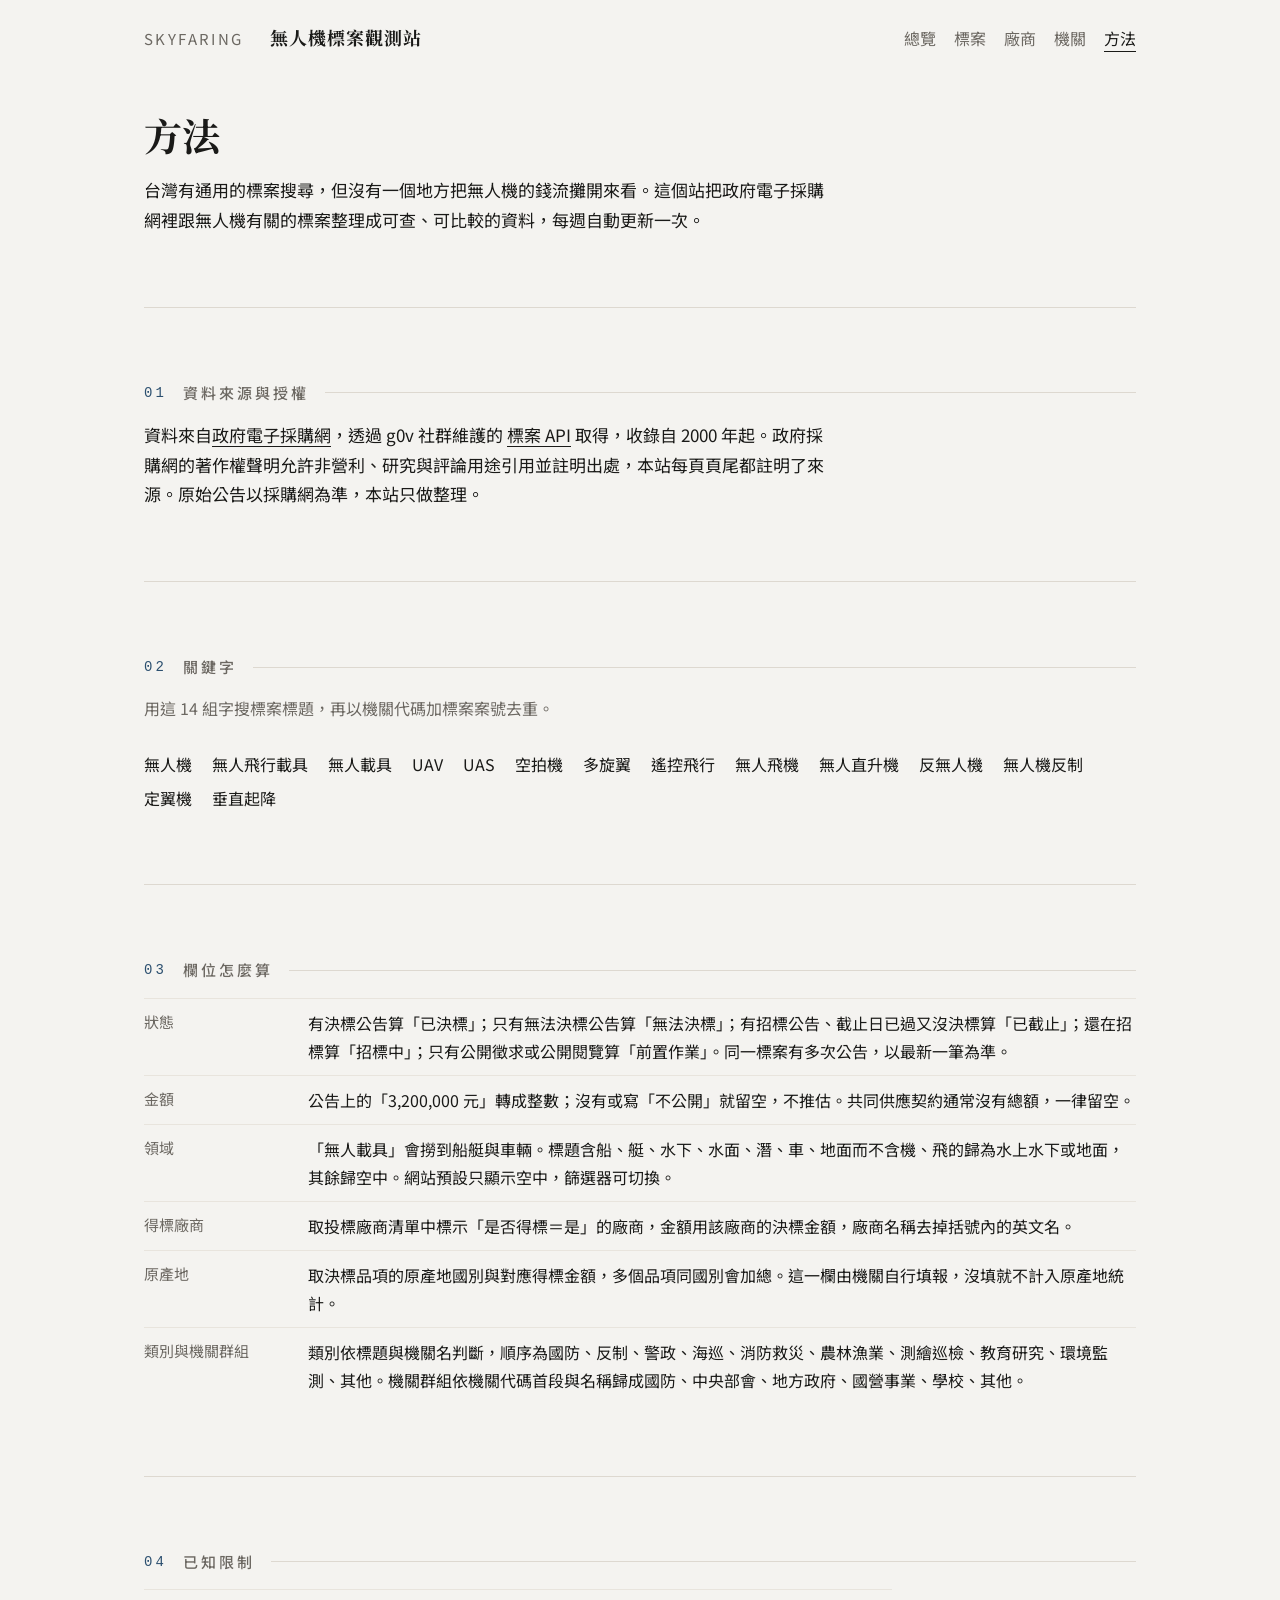
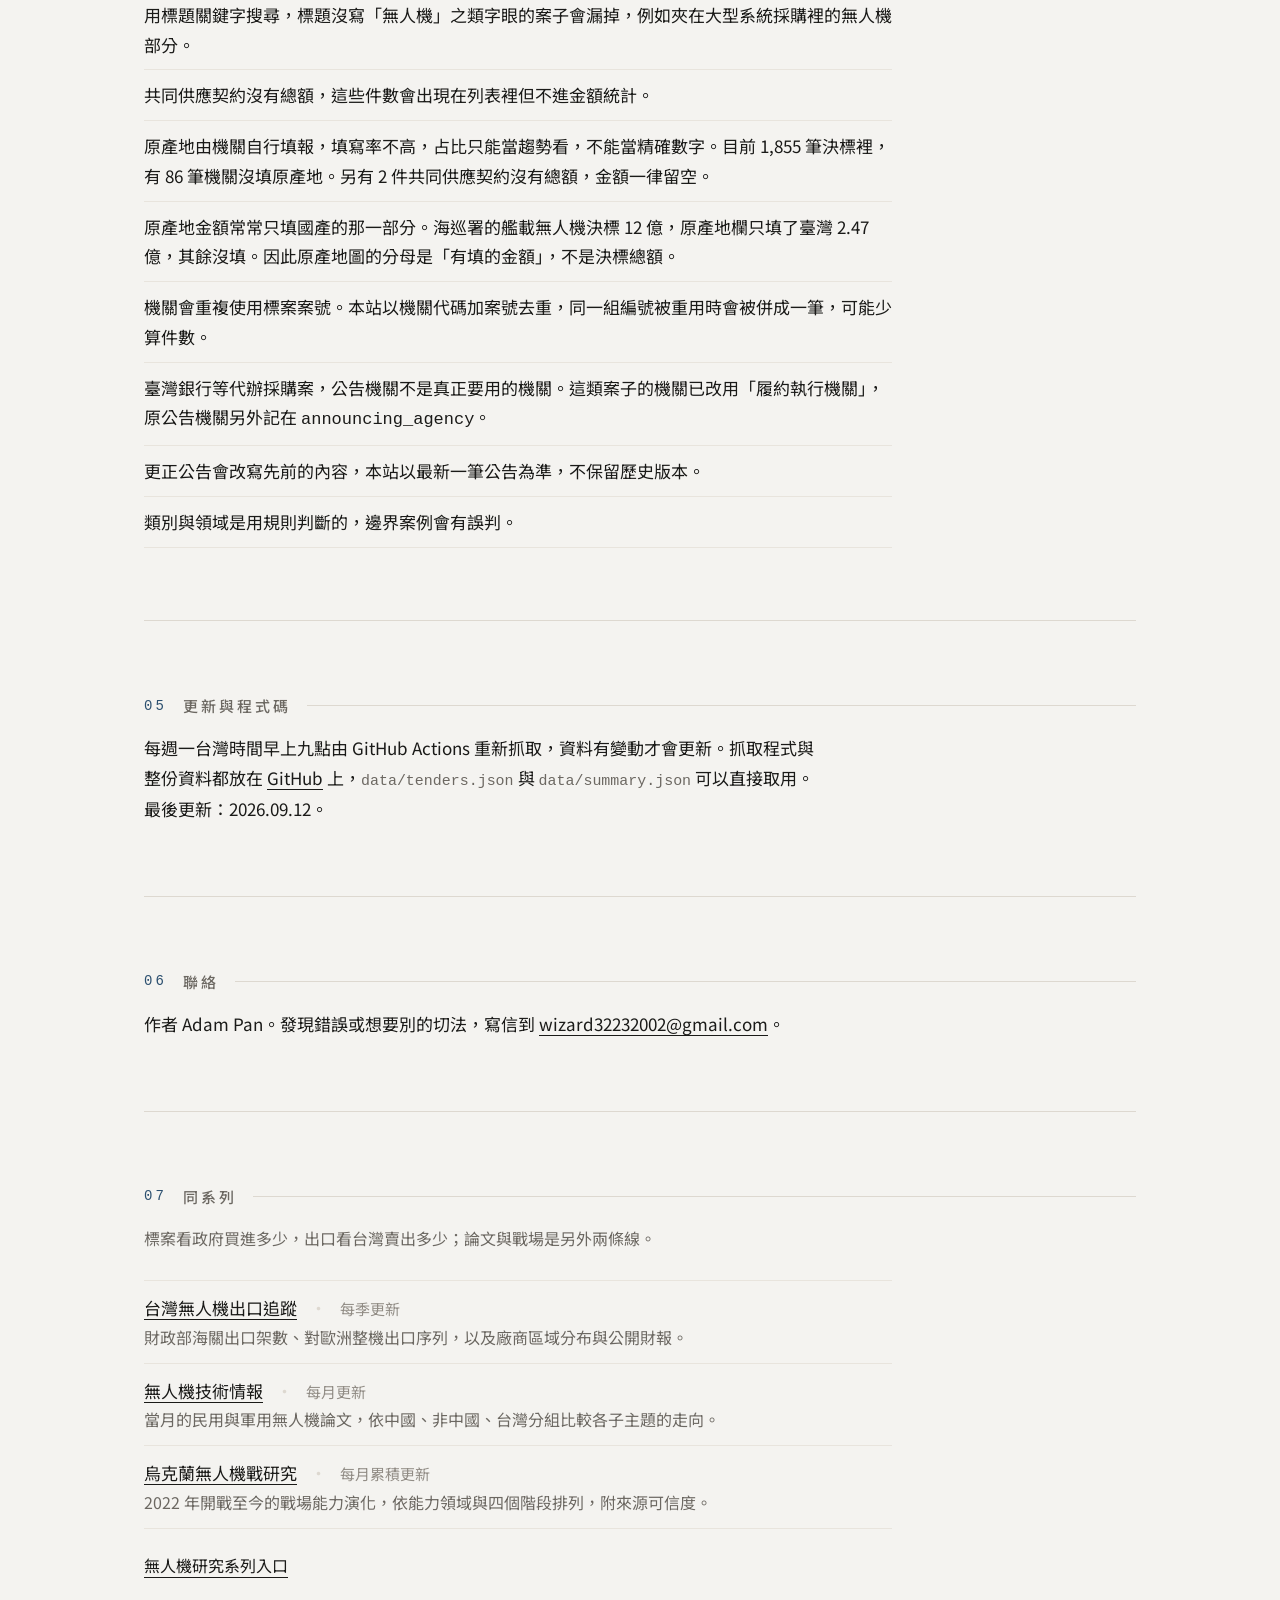
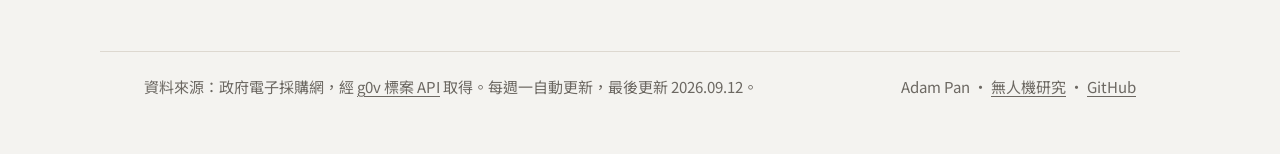
==== about.html @ 0f74eb2a "site: 與主站無人機研究系列互連 首頁末尾與方法頁各加一節「同系列」，列出台灣無人機出口追蹤、 無人機技術情報、烏克蘭無人機戰研究三個儀表板與更新節奏， 並連回 skyfaring.net 的無人" ====
<!DOCTYPE html>
<html lang="zh-Hant-TW">
<head>
<meta charset="utf-8">
<meta name="viewport" content="width=device-width, initial-scale=1">
<title>無人機標案資料方法｜來源、關鍵字、欄位定義與已知限制</title>
<meta name="description" content="無人機標案觀測站的資料怎麼來的：政府電子採購網經 g0v 標案 API，14 組標題關鍵字去重，欄位定義、領域判斷規則與已知限制都寫在這裡。">
<meta name="color-scheme" content="light dark">
<link rel="canonical" href="https://tenders.skyfaring.net/about">
<meta property="og:type" content="article">
<meta property="og:site_name" content="無人機標案觀測站">
<meta property="og:title" content="無人機標案資料方法｜來源、關鍵字、欄位定義與已知限制">
<meta property="og:description" content="資料怎麼來的、欄位怎麼定義、哪些案子會漏掉。">
<meta property="og:url" content="https://tenders.skyfaring.net/about">
<link rel="preconnect" href="https://fonts.googleapis.com">
<link rel="preconnect" href="https://fonts.gstatic.com" crossorigin>
<link rel="stylesheet" href="https://fonts.googleapis.com/css2?family=Noto+Sans+TC:wght@400;500&family=Noto+Serif+TC:wght@700&display=swap">
<link rel="icon" href="favicon.svg" type="image/svg+xml">
<link rel="stylesheet" href="assets/style.css?v=9">
<script type="module" src="assets/about.js?v=9"></script>
</head>
<body>

<header class="site-head">
  <a class="brand" href="https://skyfaring.net">Skyfaring</a>
  <span class="site-name">無人機標案觀測站</span>
  <nav class="nav" aria-label="主選單">
    <a data-p="index" href="./">總覽</a>
    <a data-p="tenders" href="tenders">標案</a>
    <a data-p="vendors" href="vendors">廠商</a>
    <a data-p="agencies" href="agencies">機關</a>
    <a data-p="about" href="about">方法</a>
  </nav>
</header>

<main class="col">

  <section class="hero" aria-labelledby="h1">
    <h1 class="page-title" id="h1">方法</h1>
    <p class="prose">台灣有通用的標案搜尋，但沒有一個地方把無人機的錢流攤開來看。這個站把政府電子採購網裡跟無人機有關的標案整理成可查、可比較的資料，每週自動更新一次。</p>
  </section>

  <section aria-labelledby="h-source">
    <h2 class="sec-h" id="h-source"><span class="sec-n">01</span><span>資料來源與授權</span></h2>
    <p class="prose">資料來自<a href="https://web.pcc.gov.tw/" rel="noopener">政府電子採購網</a>，透過 g0v 社群維護的 <a href="https://pcc-api.openfun.app/" rel="noopener">標案 API</a> 取得，收錄自 2000 年起。政府採購網的著作權聲明允許非營利、研究與評論用途引用並註明出處，本站每頁頁尾都註明了來源。原始公告以採購網為準，本站只做整理。</p>
  </section>

  <section aria-labelledby="h-kw">
    <h2 class="sec-h" id="h-kw"><span class="sec-n">02</span><span>關鍵字</span></h2>
    <p class="note">用這 14 組字搜標案標題，再以機關代碼加標案案號去重。</p>
    <ul class="kwlist">
      <li>無人機</li><li>無人飛行載具</li><li>無人載具</li><li>UAV</li><li>UAS</li>
      <li>空拍機</li><li>多旋翼</li><li>遙控飛行</li><li>無人飛機</li><li>無人直升機</li>
      <li>反無人機</li><li>無人機反制</li><li>定翼機</li><li>垂直起降</li>
    </ul>
  </section>

  <section aria-labelledby="h-fields">
    <h2 class="sec-h" id="h-fields"><span class="sec-n">03</span><span>欄位怎麼算</span></h2>
    <dl class="deflist">
      <div>
        <dt>狀態</dt>
        <dd>有決標公告算「已決標」；只有無法決標公告算「無法決標」；有招標公告、截止日已過又沒決標算「已截止」；還在招標算「招標中」；只有公開徵求或公開閱覽算「前置作業」。同一標案有多次公告，以最新一筆為準。</dd>
      </div>
      <div>
        <dt>金額</dt>
        <dd>公告上的「3,200,000 元」轉成整數；沒有或寫「不公開」就留空，不推估。共同供應契約通常沒有總額，一律留空。</dd>
      </div>
      <div>
        <dt>領域</dt>
        <dd>「無人載具」會撈到船艇與車輛。標題含船、艇、水下、水面、潛、車、地面而不含機、飛的歸為水上水下或地面，其餘歸空中。網站預設只顯示空中，篩選器可切換。</dd>
      </div>
      <div>
        <dt>得標廠商</dt>
        <dd>取投標廠商清單中標示「是否得標＝是」的廠商，金額用該廠商的決標金額，廠商名稱去掉括號內的英文名。</dd>
      </div>
      <div>
        <dt>原產地</dt>
        <dd>取決標品項的原產地國別與對應得標金額，多個品項同國別會加總。這一欄由機關自行填報，沒填就不計入原產地統計。</dd>
      </div>
      <div>
        <dt>類別與機關群組</dt>
        <dd>類別依標題與機關名判斷，順序為國防、反制、警政、海巡、消防救災、農林漁業、測繪巡檢、教育研究、環境監測、其他。機關群組依機關代碼首段與名稱歸成國防、中央部會、地方政府、國營事業、學校、其他。</dd>
      </div>
    </dl>
  </section>

  <section aria-labelledby="h-limits">
    <h2 class="sec-h" id="h-limits"><span class="sec-n">04</span><span>已知限制</span></h2>
    <ul class="limits">
      <li>用標題關鍵字搜尋，標題沒寫「無人機」之類字眼的案子會漏掉，例如夾在大型系統採購裡的無人機部分。</li>
      <li>共同供應契約沒有總額，這些件數會出現在列表裡但不進金額統計。</li>
      <li>原產地由機關自行填報，填寫率不高，占比只能當趨勢看，不能當精確數字。<span id="data-notes"></span></li>
      <li>原產地金額常常只填國產的那一部分。海巡署的艦載無人機決標 12 億，原產地欄只填了臺灣 2.47 億，其餘沒填。因此原產地圖的分母是「有填的金額」，不是決標總額。</li>
      <li>機關會重複使用標案案號。本站以機關代碼加案號去重，同一組編號被重用時會被併成一筆，可能少算件數。</li>
      <li>臺灣銀行等代辦採購案，公告機關不是真正要用的機關。這類案子的機關已改用「履約執行機關」，原公告機關另外記在 <code>announcing_agency</code>。</li>
      <li>更正公告會改寫先前的內容，本站以最新一筆公告為準，不保留歷史版本。</li>
      <li>類別與領域是用規則判斷的，邊界案例會有誤判。</li>
    </ul>
  </section>

  <section aria-labelledby="h-update">
    <h2 class="sec-h" id="h-update"><span class="sec-n">05</span><span>更新與程式碼</span></h2>
    <p class="prose">每週一台灣時間早上九點由 GitHub Actions 重新抓取，資料有變動才會更新。抓取程式與整份資料都放在 <a href="https://github.com/lioneer32232002-commits/drone-tenders" rel="noopener">GitHub</a> 上，<code>data/tenders.json</code> 與 <code>data/summary.json</code> 可以直接取用。最後更新：<time data-updated>—</time>。</p>
  </section>

  <section aria-labelledby="h-contact">
    <h2 class="sec-h" id="h-contact"><span class="sec-n">06</span><span>聯絡</span></h2>
    <p class="prose">作者 Adam Pan。發現錯誤或想要別的切法，寫信到 <a href="mailto:wizard32232002@gmail.com">wizard32232002@gmail.com</a>。</p>
  </section>

  <section aria-labelledby="h-series">
    <h2 class="sec-h" id="h-series"><span class="sec-n">07</span><span>同系列</span></h2>
    <p class="note">標案看政府買進多少，出口看台灣賣出多少；論文與戰場是另外兩條線。</p>
    <ul class="series">
      <li>
        <a href="https://skyfaring.net/taiwan-drone-export/">台灣無人機出口追蹤</a><span class="sep"> · </span><span class="k">每季更新</span>
        <span class="d">財政部海關出口架數、對歐洲整機出口序列，以及廠商區域分布與公開財報。</span>
      </li>
      <li>
        <a href="https://skyfaring.net/drone-review/">無人機技術情報</a><span class="sep"> · </span><span class="k">每月更新</span>
        <span class="d">當月的民用與軍用無人機論文，依中國、非中國、台灣分組比較各子主題的走向。</span>
      </li>
      <li>
        <a href="https://skyfaring.net/ukraine-review/">烏克蘭無人機戰研究</a><span class="sep"> · </span><span class="k">每月累積更新</span>
        <span class="d">2022 年開戰至今的戰場能力演化，依能力領域與四個階段排列，附來源可信度。</span>
      </li>
    </ul>
    <p class="more"><a href="https://skyfaring.net/projects/drone-research/">無人機研究系列入口</a></p>
  </section>

</main>

<footer class="site-foot">
  <p>資料來源：政府電子採購網，經 <a href="https://pcc-api.openfun.app/" rel="noopener">g0v 標案 API</a> 取得。每週一自動更新，最後更新 <time data-updated>—</time>。</p>
  <p class="fr">Adam Pan<span class="sep"> · </span><a href="https://skyfaring.net/projects/drone-research/">無人機研究</a><span class="sep"> · </span><a href="https://github.com/lioneer32232002-commits/drone-tenders" rel="noopener">GitHub</a></p>
</footer>

</body>
</html>
---- assets/style.css ----
/* 無人機標案觀測站 — editorial print, zero build */

:root {
  color-scheme: light dark;

  --bg: #f4f3f0;
  --paper: #efedea;
  --fg: #1a1a18;
  --muted: #6c6862;
  --faint: #918c85;
  --rule: #ddd8d0;
  --hair: #e8e4dd;
  --accent: #2b4f6f;

  /* 原產地／類別用色，深淺色各一套 */
  --c1: #2b4f6f;
  --c2: #a8763e;
  --c3: #7d3b3b;
  --c4: #4f6b4a;
  --c5: #9a958c;

  --sans: "Noto Sans TC", system-ui, -apple-system, "Segoe UI", "PingFang TC",
    "Microsoft JhengHei", sans-serif;
  --serif: "Noto Serif TC", "Songti TC", "Source Han Serif TC", Georgia, serif;
  --mono: ui-monospace, "JetBrains Mono", Menlo, Consolas, monospace;

  --pad: 22px;
  --col: 1080px;
}

@media (prefers-color-scheme: dark) {
  :root {
    --bg: #131412;
    --paper: #191a18;
    --fg: #e9e6e0;
    --muted: #948f88;
    --faint: #7b766f;
    --rule: #2b2d2a;
    --hair: #232522;
    --accent: #9dc0dc;

    --c1: #7fa9cc;
    --c2: #d8a86a;
    --c3: #c98585;
    --c4: #91b089;
    --c5: #8b867e;
  }
}

*, *::before, *::after { box-sizing: border-box; }

html { -webkit-text-size-adjust: 100%; }

body {
  margin: 0;
  background: var(--bg);
  color: var(--fg);
  font-family: var(--sans);
  font-size: 18px;
  line-height: 1.75;
  overflow-x: hidden;
  font-variant-numeric: tabular-nums;
  -webkit-font-smoothing: antialiased;
}

a { color: inherit; }
a:hover { color: var(--accent); }

h1, h2, h3, p, ul, ol, dl, figure { margin: 0; }
ul, ol { padding: 0; list-style: none; }

.serif { font-family: var(--serif); font-weight: 700; }
.num { font-variant-numeric: tabular-nums; white-space: nowrap; }

.sr-only {
  position: absolute;
  width: 1px; height: 1px;
  margin: -1px; padding: 0;
  overflow: hidden;
  clip: rect(0 0 0 0);
  clip-path: inset(50%);
  white-space: nowrap;
}

:focus-visible { outline: 1px solid var(--accent); outline-offset: 3px; }

/* ---------- 版面 ---------- */

.site-head, .col, .site-foot {
  max-width: var(--col);
  margin: 0 auto;
  padding-left: var(--pad);
  padding-right: var(--pad);
}

.site-head {
  display: flex;
  align-items: baseline;
  flex-wrap: wrap;
  gap: 4px 20px;
  padding-top: 18px;
  padding-bottom: 14px;
}

.brand {
  font-size: 15px;
  letter-spacing: 0.16em;
  text-transform: uppercase;
  color: var(--muted);
  text-decoration: none;
}

.brand:hover { color: var(--fg); }

.site-name {
  flex: 1 1 auto;
  font-family: var(--serif);
  font-weight: 700;
  font-size: 18px;
  letter-spacing: 0.06em;
}

.nav {
  display: flex;
  flex-wrap: wrap;
  gap: 0 18px;
  width: 100%;
  padding: 10px 0 0;
  border-top: 1px solid var(--hair);
}

.nav a {
  padding: 2px 0;
  font-size: 16px;
  color: var(--muted);
  text-decoration: none;
}

.nav a:hover { color: var(--fg); }

.nav a[aria-current="page"] {
  color: var(--fg);
  text-decoration: underline;
  text-underline-offset: 6px;
  text-decoration-thickness: 1px;
}

.col > section { padding-block: 52px; }
.col > section + section { border-top: 1px solid var(--rule); }
.col > section.hero { padding-top: 26px; }
.col > section.tight { padding-top: 30px; border-top: 0; }

.sec-h {
  display: flex;
  align-items: center;
  gap: 16px;
  margin: 0 0 12px;
  font-weight: 500;
  font-size: 15px;
  letter-spacing: 0.2em;
  color: var(--muted);
}

.sec-h .sec-n { font-family: var(--mono); font-size: 14px; color: var(--accent); }
.sec-h::after { content: ""; flex: 1 1 auto; height: 1px; background: var(--rule); }

.note {
  margin: 0 0 28px;
  max-width: 42em;
  font-size: 16px;
  color: var(--muted);
}

h3 {
  margin: 0 0 14px;
  font-weight: 500;
  font-size: 15px;
  letter-spacing: 0.14em;
  color: var(--muted);
}

/* ---------- hero ---------- */

.lede {
  margin: 0;
  font-size: clamp(28px, 5.2vw, 46px);
  line-height: 1.45;
  letter-spacing: 0.005em;
  max-width: 17em;
}

.lede b { font-weight: 700; }

.page-title {
  margin: 0 0 14px;
  font-family: var(--serif);
  font-weight: 700;
  font-size: clamp(26px, 4.4vw, 38px);
  line-height: 1.4;
}

.meta { margin: 18px 0 0; font-size: 16px; color: var(--muted); }
.meta .sep { padding: 0 9px; color: var(--rule); }
.meta time { font-family: var(--mono); font-size: 15px; }

.totals {
  display: grid;
  grid-template-columns: repeat(4, 1fr);
  gap: 26px 20px;
  margin: 40px 0 0;
}

.total { border-top: 1px solid var(--rule); padding-top: 8px; }
.total dt { font-size: 14px; letter-spacing: 0.16em; color: var(--muted); }
.total dd {
  margin: 6px 0 0;
  font-family: var(--serif);
  font-weight: 700;
  font-size: clamp(26px, 4vw, 40px);
  line-height: 1.1;
}

.total dd .u { font-size: 0.5em; letter-spacing: 0.06em; color: var(--muted); padding-left: 2px; }

/* ---------- 堆疊條 ---------- */

.sbar {
  display: flex;
  width: 100%;
  height: 30px;
  margin: 4px 0 0;
  overflow: hidden;
}

.sbar > span { display: block; height: 100%; min-width: 1px; }
.sbar > span + span { box-shadow: inset 1px 0 0 var(--bg); }

.sbar-big { height: 46px; }

.legend {
  display: flex;
  flex-wrap: wrap;
  gap: 4px 26px;
  margin: 16px 0 0;
  font-size: 16px;
}

.legend li { display: flex; align-items: baseline; gap: 8px; }

.legend .sw {
  flex: none;
  width: 22px;
  height: 3px;
  transform: translateY(-4px);
}

.legend .k { color: var(--fg); }
.legend .v { font-size: 15px; color: var(--muted); }

.c1 { background: var(--c1); }
.c2 { background: var(--c2); }
.c3 { background: var(--c3); }
.c4 { background: var(--c4); }
.c5 { background: var(--c5); }
.c6 { background: var(--faint); }

/* ---------- 逐年小圖 ---------- */

.years {
  display: grid;
  grid-auto-flow: column;
  grid-auto-columns: minmax(0, 1fr);
  gap: 10px;
  margin: 30px 0 0;
}

.years .yr { min-width: 0; }

.years .col-bar {
  display: flex;
  flex-direction: column-reverse;
  max-width: 130px;
  height: 120px;
  margin: 0 auto;
  background: var(--hair);
}

.years .col-bar > span { display: block; width: 100%; }
.years .col-bar > span + span { box-shadow: inset 0 -1px 0 var(--bg); }

.years .yl {
  display: block;
  padding-top: 7px;
  border-top: 1px solid var(--rule);
  margin-top: 6px;
  font-family: var(--mono);
  font-size: 13px;
  color: var(--muted);
  text-align: center;
}

.years .yv {
  display: block;
  font-size: 12px;
  color: var(--faint);
  text-align: center;
}

/* ---------- 長條圖（SVG） ---------- */

.chart { width: 100%; margin-top: 8px; }
.chart svg { display: block; width: 100%; height: auto; overflow: visible; }

.bar { fill: var(--accent); transition: opacity 150ms ease; }
.bar-open { fill: var(--rule); }
.bar:hover, .bar.on { opacity: 1; }
.chart.dim .bar { opacity: 0.42; }
.axis { stroke: var(--rule); stroke-width: 1; }
.tickline { stroke: var(--hair); stroke-width: 1; }
.tlabel {
  fill: var(--muted);
  font-family: var(--mono);
  font-size: 12px;
}
.hit { fill: transparent; cursor: default; }

/* ---------- 橫條排行 ---------- */

.hbars { margin-top: 4px; }

.hbar {
  display: grid;
  grid-template-columns: minmax(0, 15em) minmax(0, 1fr) auto;
  align-items: center;
  gap: 14px;
  padding: 9px 0;
  border-top: 1px solid var(--hair);
  font-size: 17px;
}

.hbar:last-child { border-bottom: 1px solid var(--hair); }
.hbar .k { min-width: 0; overflow-wrap: anywhere; }
.hbar .t { height: 8px; background: var(--accent); min-width: 1px; }
.hbar .v { font-size: 16px; color: var(--muted); }

/* ---------- 最近 ---------- */

.recent li {
  display: grid;
  grid-template-columns: 7.5em minmax(0, 1fr) auto;
  gap: 6px 16px;
  padding: 11px 0;
  border-top: 1px solid var(--hair);
}

.recent li:last-child { border-bottom: 1px solid var(--hair); }
.recent .d { font-family: var(--mono); font-size: 15px; color: var(--muted); }
.recent .t { min-width: 0; font-size: 17px; overflow-wrap: anywhere; }
.recent .t .ag { display: block; font-size: 15px; color: var(--muted); }
.recent .a { font-size: 16px; color: var(--muted); text-align: right; white-space: nowrap; }
.recent .a .ty { display: block; font-size: 14px; color: var(--faint); }

.more { margin-top: 22px; font-size: 16px; }
.more a { text-underline-offset: 5px; }

/* ---------- 圖片 ---------- */

figure.photo { margin: 0; }
figure.photo img { display: block; width: 100%; height: auto; background: var(--hair); }

figure.photo figcaption {
  padding-top: 10px;
  font-size: 15px;
  line-height: 1.6;
  color: var(--muted);
}

figure.photo figcaption a { text-underline-offset: 3px; }

/* ---------- 篩選器（細框／底線，無膠囊無陰影） ---------- */

.filters {
  display: flex;
  flex-wrap: wrap;
  align-items: flex-end;
  gap: 14px 26px;
  padding: 0 0 14px;
  border-bottom: 1px solid var(--rule);
}

.field { display: flex; flex-direction: column; gap: 2px; min-width: 0; }

.field label {
  font-size: 13px;
  letter-spacing: 0.14em;
  color: var(--muted);
}

.field select,
.field input {
  appearance: none;
  min-width: 7em;
  max-width: 100%;
  padding: 3px 18px 3px 0;
  border: 0;
  border-bottom: 1px solid var(--rule);
  border-radius: 0;
  background: none;
  color: var(--fg);
  font: inherit;
  font-size: 16px;
  line-height: 1.5;
}

.field select {
  background-image: linear-gradient(45deg, transparent 50%, currentColor 50%),
    linear-gradient(135deg, currentColor 50%, transparent 50%);
  background-position: calc(100% - 8px) calc(50% + 1px), calc(100% - 3px) calc(50% + 1px);
  background-size: 5px 5px, 5px 5px;
  background-repeat: no-repeat;
}

.field select:hover, .field input:hover { border-bottom-color: var(--fg); }
.field input::placeholder { color: var(--faint); }
.field option { background: var(--bg); color: var(--fg); }

.field-wide input { min-width: 13em; }

.linkish {
  appearance: none;
  padding: 0;
  border: 0;
  background: none;
  color: inherit;
  font: inherit;
  font-size: 16px;
  text-decoration: underline;
  text-underline-offset: 5px;
  text-decoration-thickness: 1px;
  cursor: pointer;
}

.linkish:hover { color: var(--accent); }

.btn {
  appearance: none;
  padding: 5px 14px;
  border: 1px solid var(--rule);
  border-radius: 0;
  background: none;
  color: var(--fg);
  font: inherit;
  font-size: 15px;
  letter-spacing: 0.06em;
  cursor: pointer;
}

.btn:hover { border-color: var(--fg); }

.result-line {
  margin: 16px 0 0;
  font-size: 16px;
  color: var(--muted);
}

.result-line .n { color: var(--fg); }
.result-line .sep { color: var(--rule); }

.more-wrap { margin-top: 22px; }

/* ---------- 表格 ---------- */

.table-wrap { margin-top: 18px; }

table { width: 100%; border-collapse: collapse; font-size: 16px; table-layout: fixed; }

thead th {
  padding: 0 10px 8px 0;
  border-bottom: 1px solid var(--rule);
  font-weight: 500;
  font-size: 13px;
  letter-spacing: 0.12em;
  color: var(--muted);
  text-align: left;
  white-space: nowrap;
}

tbody td {
  padding: 11px 10px 11px 0;
  border-bottom: 1px solid var(--hair);
  vertical-align: baseline;
  overflow-wrap: anywhere;
}

tbody tr:nth-child(4n + 3) td { background: var(--paper); }
tbody td:last-child, thead th:last-child { padding-right: 0; }

.t-date { width: 6.6em; font-family: var(--mono); font-size: 15px; color: var(--muted); white-space: nowrap; }
.t-agency { width: 15%; }
.t-title { width: auto; }
.t-num { width: 5.8em; text-align: right; white-space: nowrap; }
.t-vendor { width: 14%; color: var(--muted); }
.t-status { width: 4.2em; white-space: nowrap; color: var(--muted); }

th.t-num { text-align: right; }

.t-title .open-btn {
  font: inherit;
  text-align: left;
  text-decoration: none;
  border-bottom: 1px solid transparent;
}

.t-title .open-btn:hover { border-bottom-color: var(--accent); }
.t-title .flag { font-size: 14px; color: var(--faint); padding-left: 8px; white-space: nowrap; }

tr.detail > td { padding: 0 0 18px; border-bottom: 1px solid var(--hair); background: none !important; }

.detail-box {
  display: grid;
  grid-template-columns: repeat(auto-fit, minmax(220px, 1fr));
  gap: 8px 32px;
  padding: 4px 0 0;
  font-size: 16px;
}

.detail-box dl { display: grid; grid-template-columns: 6.5em minmax(0, 1fr); gap: 2px 12px; }
.detail-box dt { font-size: 14px; letter-spacing: 0.1em; color: var(--muted); }
.detail-box dd { margin: 0; overflow-wrap: anywhere; }
.detail-box .tl li { font-size: 15px; color: var(--muted); }
.detail-box .tl b { font-family: var(--mono); font-weight: 400; color: var(--fg); padding-right: 10px; }

.empty { padding: 40px 0; color: var(--muted); }
.loading { padding: 40px 0; color: var(--faint); }

/* ---------- 排行（廠商／機關） ---------- */

.rank-group + .rank-group { margin-top: 40px; }

.rank-head {
  display: flex;
  align-items: baseline;
  justify-content: space-between;
  gap: 16px;
  padding-bottom: 6px;
  border-bottom: 1px solid var(--rule);
}

.rank-head h3 { margin: 0; }
.rank-head .s { font-size: 15px; color: var(--muted); }

.rows > li { border-bottom: 1px solid var(--hair); }

.row-btn {
  display: grid;
  grid-template-columns: 2.2em minmax(0, 1fr) 8em 5em;
  align-items: baseline;
  gap: 14px;
  width: 100%;
  padding: 12px 0;
  border: 0;
  background: none;
  color: inherit;
  font: inherit;
  font-size: 17px;
  text-align: left;
  cursor: pointer;
}

.row-btn:hover .nm { color: var(--accent); }
.row-btn .i { font-family: var(--mono); font-size: 14px; color: var(--faint); }
.row-btn .nm { min-width: 0; overflow-wrap: anywhere; }
.row-btn .nm .tag { font-size: 13px; letter-spacing: 0.08em; color: var(--faint); padding-left: 10px; }
.row-btn .amt { text-align: right; font-size: 16px; }
.row-btn .cnt { text-align: right; font-size: 15px; color: var(--muted); }

.row-body { padding: 2px 0 20px 3.3em; }
.row-body .sub { font-size: 15px; color: var(--muted); margin-bottom: 10px; }

.mini-list li {
  display: grid;
  grid-template-columns: 6.5em minmax(0, 1fr) 7em;
  gap: 4px 14px;
  padding: 6px 0;
  border-top: 1px solid var(--hair);
  font-size: 16px;
}

.mini-list .d { font-family: var(--mono); font-size: 14px; color: var(--muted); }
.mini-list .k { min-width: 0; overflow-wrap: anywhere; }
.mini-list .k .ag { color: var(--muted); font-size: 15px; }
.mini-list .v { text-align: right; font-size: 15px; color: var(--muted); }
.mini-list.two li { grid-template-columns: minmax(0, 1fr) auto; }

/* ---------- 關係圖 ---------- */

.graph { width: 100%; margin-top: 8px; }
.graph svg { display: block; width: 100%; height: auto; overflow: visible; touch-action: pan-y; }

.ribbon {
  fill: var(--accent);
  fill-opacity: 0.22;
  stroke: none;
  transition: fill-opacity 150ms ease;
}

.graph svg.dim .ribbon { fill-opacity: 0.07; }
.ribbon.on { fill-opacity: 0.5; }

.node-v { fill: var(--accent); }
.node-a { fill: var(--c2); }

.node-label {
  fill: var(--muted);
  font-family: var(--sans);
  font-size: 13px;
}

.graph-key {
  display: flex;
  flex-wrap: wrap;
  gap: 4px 26px;
  margin-top: 18px;
  font-size: 15px;
  color: var(--muted);
}

.graph-key li { display: flex; align-items: baseline; gap: 8px; }
.graph-key .sw { flex: none; width: 18px; height: 7px; transform: translateY(-2px); }
.sw-v { background: var(--accent); }
.sw-a { background: var(--c2); }

/* ---------- 提示 ---------- */

.tip {
  position: fixed;
  z-index: 5;
  transform: translate(-50%, -145%);
  padding: 5px 9px;
  background: var(--bg);
  border: 1px solid var(--rule);
  font-size: 15px;
  line-height: 1.55;
  white-space: nowrap;
  pointer-events: none;
}

.tip b { font-weight: 500; }
.tip .m { color: var(--muted); }

/* ---------- 內文（about） ---------- */

.prose { max-width: 40em; font-size: 17px; }
.prose code, .deflist code {
  font-family: var(--mono);
  font-size: 0.88em;
  color: var(--muted);
}
.prose p + p { margin-top: 18px; }
.prose a { text-underline-offset: 4px; }

.deflist { margin-top: 4px; font-size: 16px; }

.deflist > div {
  display: grid;
  grid-template-columns: 9em minmax(0, 1fr);
  gap: 4px 20px;
  padding: 10px 0;
  border-top: 1px solid var(--hair);
}

.deflist dt { font-size: 15px; color: var(--muted); }
.deflist dd { margin: 0; }

.kwlist {
  display: flex;
  flex-wrap: wrap;
  gap: 6px 20px;
  font-size: 16px;
}

.kwlist li { color: var(--fg); }

.limits { max-width: 44em; font-size: 17px; }
.limits li { padding: 10px 0; border-top: 1px solid var(--hair); }
.limits li:last-child { border-bottom: 1px solid var(--hair); }

/* ---------- 同系列 ---------- */

.series { max-width: 44em; font-size: 17px; }
.series li { padding: 12px 0; border-top: 1px solid var(--hair); }
.series li:last-child { border-bottom: 1px solid var(--hair); }
.series a { text-underline-offset: 4px; }
.series .sep { padding: 0 9px; color: var(--rule); }
.series .k { font-size: 15px; color: var(--faint); }
.series .d { display: block; font-size: 16px; color: var(--muted); }

/* ---------- 頁尾 ---------- */

.site-foot {
  display: grid;
  grid-template-columns: minmax(0, 1fr) auto;
  align-items: baseline;
  gap: 8px 24px;
  padding-top: 22px;
  padding-bottom: 56px;
  border-top: 1px solid var(--rule);
  font-size: 15px;
  line-height: 1.7;
  color: var(--muted);
}

.site-foot a { text-underline-offset: 3px; }
.site-foot .fr { text-align: right; }

/* ---------- 寬螢幕 ---------- */

@media (min-width: 760px) {
  :root { --pad: 44px; }
  .col > section { padding-block: 72px; }
  .col > section.hero { padding-top: 40px; }
  .sec-h { margin-bottom: 14px; }

  .site-head { gap: 6px 26px; padding-top: 22px; }
  .nav { width: auto; margin-left: auto; padding-top: 0; border-top: 0; }
  .site-name { flex: 0 0 auto; }
}

/* ---------- 窄螢幕 ---------- */

@media (max-width: 640px) {
  body { font-size: 17px; }

  .totals { grid-template-columns: repeat(2, 1fr); gap: 22px 18px; }
  .site-foot { grid-template-columns: minmax(0, 1fr); }
  .site-foot .fr { text-align: left; }

  .hbar { grid-template-columns: minmax(0, 1fr) auto; row-gap: 5px; }
  .hbar .t { grid-column: 1 / -1; }

  .recent li { grid-template-columns: minmax(0, 1fr) auto; }
  .recent .d { grid-column: 1 / -1; }

  .years { gap: 5px; }
  .years .col-bar { height: 90px; }
  .years .yl { font-size: 11px; letter-spacing: -0.02em; }
  .years .yv { display: none; }

  .row-btn { grid-template-columns: 2em minmax(0, 1fr) auto; row-gap: 2px; }
  .row-btn .cnt { grid-column: 2 / -1; text-align: left; }
  .row-body { padding-left: 0; }
  .mini-list li { grid-template-columns: minmax(0, 1fr) auto; }
  .mini-list .d { grid-column: 1 / -1; }

  /* 表格轉卡片 */
  table, tbody, tr, td { display: block; width: 100%; }
  table { table-layout: auto; }
  thead { display: none; }

  tbody tr {
    padding: 14px 0;
    border-bottom: 1px solid var(--hair);
  }

  tbody tr:nth-child(4n + 3) td { background: none; }

  tbody td {
    padding: 0;
    border: 0;
    width: auto;
  }

  td.t-date { width: auto; font-size: 14px; }
  td.t-title { width: auto; padding: 3px 0 5px; font-size: 17px; }
  td.t-agency { width: auto; font-size: 15px; color: var(--muted); }

  td.t-num, td.t-vendor, td.t-status {
    display: inline;
    width: auto;
    text-align: left;
    font-size: 15px;
    color: var(--muted);
  }

  td.t-num::before { content: attr(data-l) " "; color: var(--faint); }
  td.t-num + td.t-num::before { content: " · " attr(data-l) " "; }
  td.t-vendor::before { content: " · "; color: var(--rule); }
  td.t-status::before { content: " · "; color: var(--rule); }

  tr.detail > td { padding: 0 0 16px; }
  .detail-box dl { grid-template-columns: 6em minmax(0, 1fr); }
}

@media (prefers-reduced-motion: reduce) {
  * { transition-duration: 1ms !important; animation-duration: 1ms !important; }
}
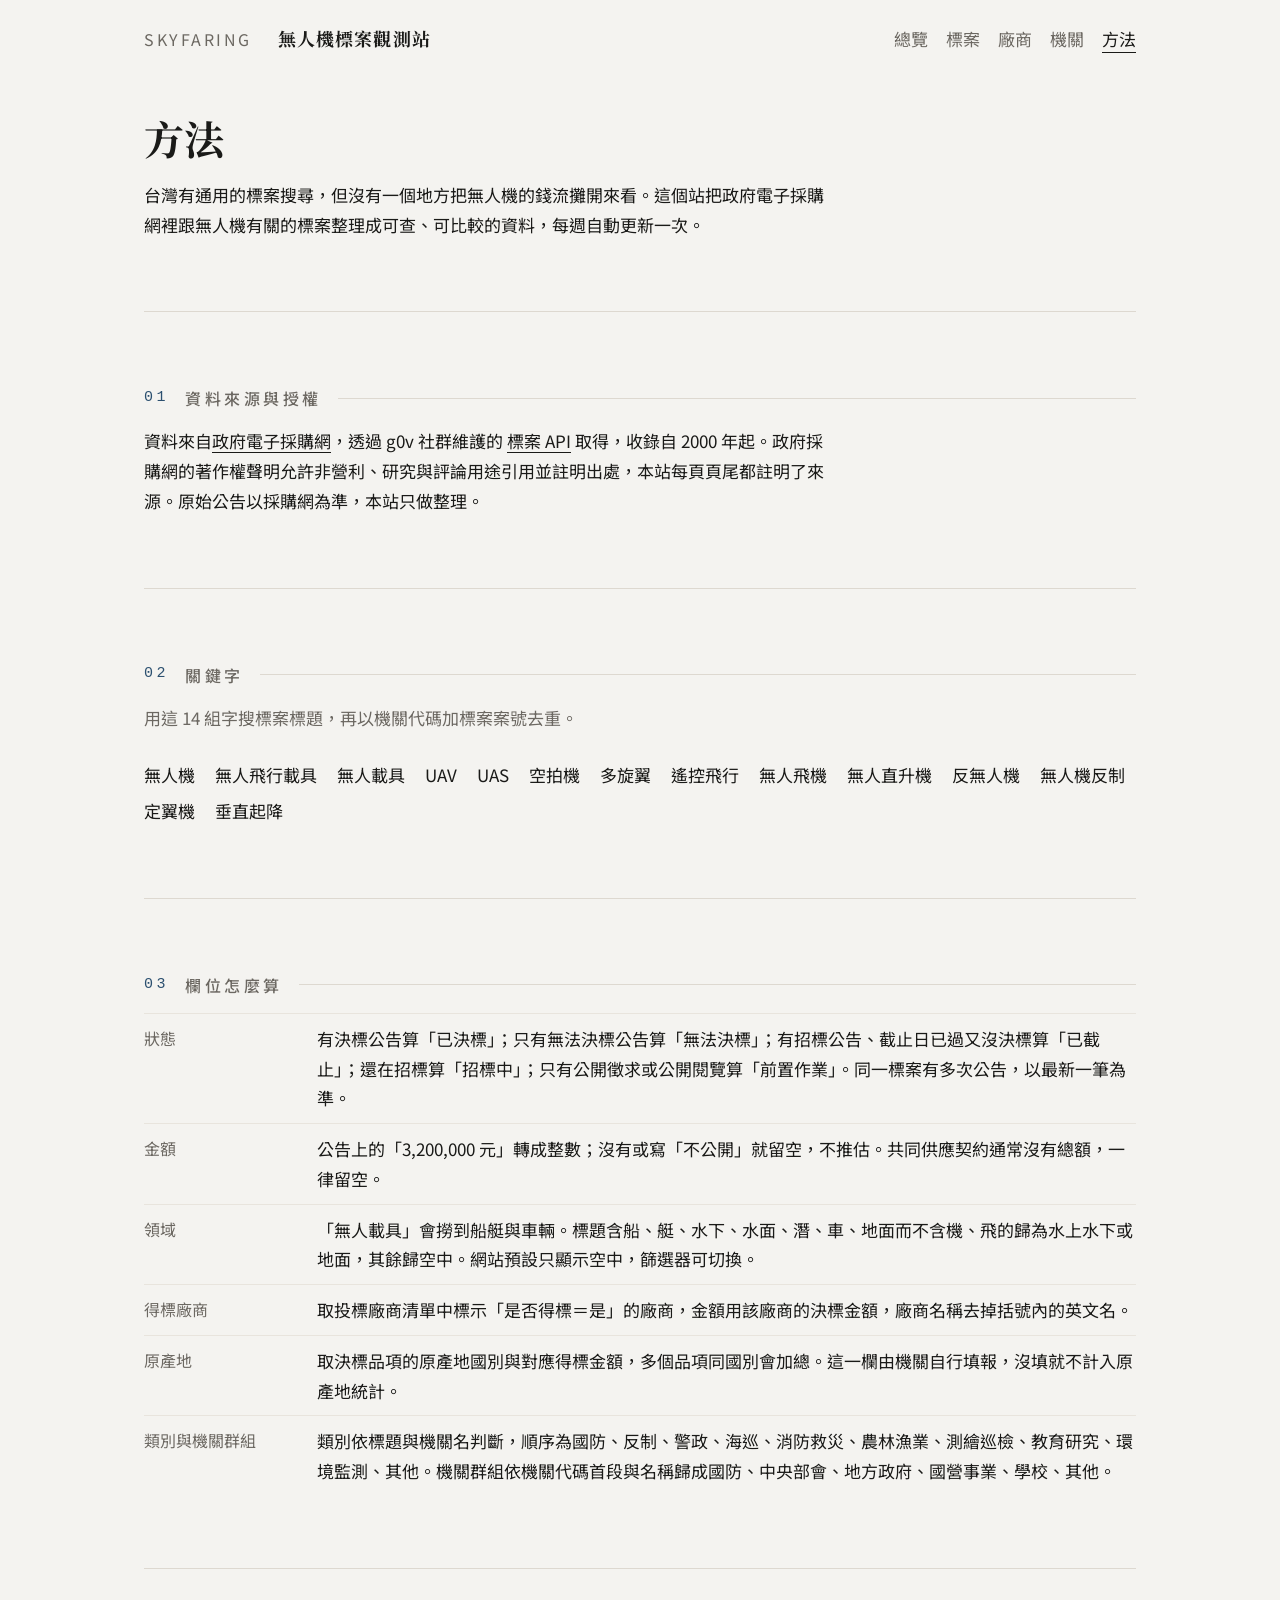
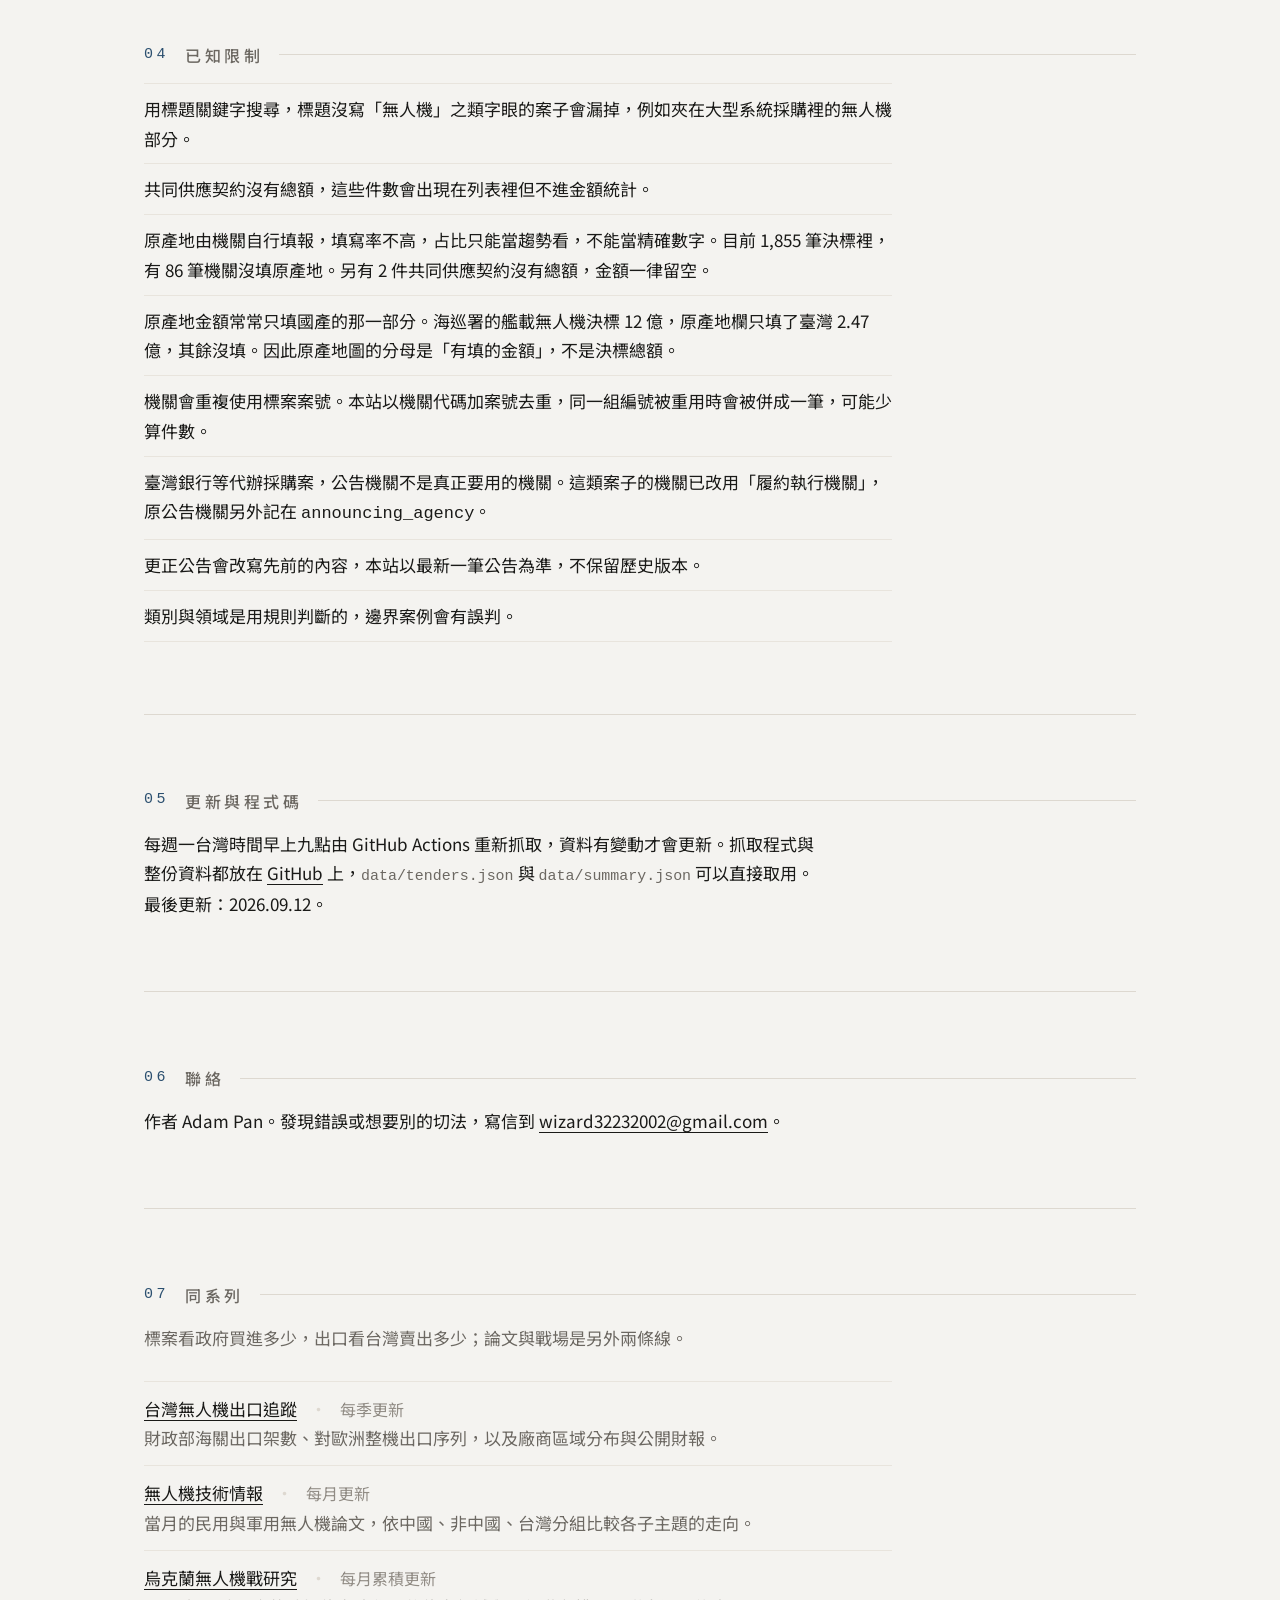
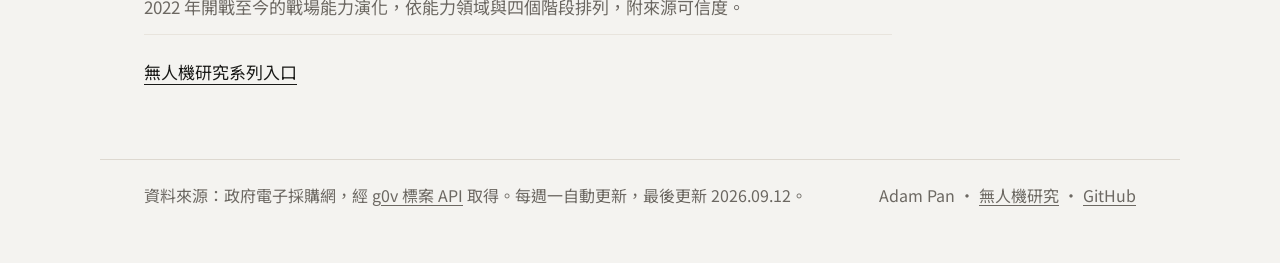
==== commit 0b10cd1f: "原產地圖改成大字＋逐年橫條，全站字級放大一級 01 哪裡製造： - 臺灣 96% 的 100% 色帶幾乎全是同一個藍，看不出東西。頂部改成大字排版，   「臺灣 96.3%」用襯線大字直接把數字講出來" ====
--- a/about.html
+++ b/about.html
@@ -16,8 +16,8 @@
 <link rel="preconnect" href="https://fonts.gstatic.com" crossorigin>
 <link rel="stylesheet" href="https://fonts.googleapis.com/css2?family=Noto+Sans+TC:wght@400;500&family=Noto+Serif+TC:wght@700&display=swap">
 <link rel="icon" href="favicon.svg" type="image/svg+xml">
-<link rel="stylesheet" href="assets/style.css?v=9">
-<script type="module" src="assets/about.js?v=9"></script>
+<link rel="stylesheet" href="assets/style.css?v=11">
+<script type="module" src="assets/about.js?v=11"></script>
 </head>
 <body>
 
--- a/assets/style.css
+++ b/assets/style.css
@@ -69,6 +69,11 @@
 h1, h2, h3, p, ul, ol, dl, figure { margin: 0; }
 ul, ol { padding: 0; list-style: none; }
 
+/* 標題與短句換行不留孤字：h1/h2/h3/大字句用 balance 讓多行等長，
+   內文、圖說、表格內文字用 pretty 避免最後一行只剩一兩個字 */
+h1, h2, h3, .lede { text-wrap: balance; }
+p, li, td, figcaption { text-wrap: pretty; }
+
 .serif { font-family: var(--serif); font-weight: 700; }
 .num { font-variant-numeric: tabular-nums; white-space: nowrap; }
 
@@ -103,7 +108,7 @@
 }
 
 .brand {
-  font-size: 15px;
+  font-size: 16px;
   letter-spacing: 0.16em;
   text-transform: uppercase;
   color: var(--muted);
@@ -131,7 +136,7 @@
 
 .nav a {
   padding: 2px 0;
-  font-size: 16px;
+  font-size: 17px;
   color: var(--muted);
   text-decoration: none;
 }
@@ -156,25 +161,25 @@
   gap: 16px;
   margin: 0 0 12px;
   font-weight: 500;
-  font-size: 15px;
-  letter-spacing: 0.2em;
-  color: var(--muted);
-}
-
-.sec-h .sec-n { font-family: var(--mono); font-size: 14px; color: var(--accent); }
+  font-size: 16px;
+  letter-spacing: 0.22em;
+  color: var(--muted);
+}
+
+.sec-h .sec-n { font-family: var(--mono); font-size: 15px; color: var(--accent); }
 .sec-h::after { content: ""; flex: 1 1 auto; height: 1px; background: var(--rule); }
 
 .note {
   margin: 0 0 28px;
   max-width: 42em;
-  font-size: 16px;
+  font-size: 17px;
   color: var(--muted);
 }
 
 h3 {
   margin: 0 0 14px;
   font-weight: 500;
-  font-size: 15px;
+  font-size: 16px;
   letter-spacing: 0.14em;
   color: var(--muted);
 }
@@ -183,7 +188,7 @@
 
 .lede {
   margin: 0;
-  font-size: clamp(28px, 5.2vw, 46px);
+  font-size: clamp(30px, 5.4vw, 48px);
   line-height: 1.45;
   letter-spacing: 0.005em;
   max-width: 17em;
@@ -195,13 +200,13 @@
   margin: 0 0 14px;
   font-family: var(--serif);
   font-weight: 700;
-  font-size: clamp(26px, 4.4vw, 38px);
+  font-size: clamp(27px, 4.6vw, 40px);
   line-height: 1.4;
 }
 
-.meta { margin: 18px 0 0; font-size: 16px; color: var(--muted); }
+.meta { margin: 18px 0 0; font-size: 17px; color: var(--muted); }
 .meta .sep { padding: 0 9px; color: var(--rule); }
-.meta time { font-family: var(--mono); font-size: 15px; }
+.meta time { font-family: var(--mono); font-size: 16px; }
 
 .totals {
   display: grid;
@@ -211,12 +216,12 @@
 }
 
 .total { border-top: 1px solid var(--rule); padding-top: 8px; }
-.total dt { font-size: 14px; letter-spacing: 0.16em; color: var(--muted); }
+.total dt { font-size: 15px; letter-spacing: 0.16em; color: var(--muted); }
 .total dd {
   margin: 6px 0 0;
   font-family: var(--serif);
   font-weight: 700;
-  font-size: clamp(26px, 4vw, 40px);
+  font-size: clamp(27px, 4.2vw, 42px);
   line-height: 1.1;
 }
 
@@ -242,7 +247,7 @@
   flex-wrap: wrap;
   gap: 4px 26px;
   margin: 16px 0 0;
-  font-size: 16px;
+  font-size: 17px;
 }
 
 .legend li { display: flex; align-items: baseline; gap: 8px; }
@@ -255,7 +260,7 @@
 }
 
 .legend .k { color: var(--fg); }
-.legend .v { font-size: 15px; color: var(--muted); }
+.legend .v { font-size: 16px; color: var(--muted); }
 
 .c1 { background: var(--c1); }
 .c2 { background: var(--c2); }
@@ -264,47 +269,98 @@
 .c5 { background: var(--c5); }
 .c6 { background: var(--faint); }
 
-/* ---------- 逐年小圖 ---------- */
-
-.years {
+/* ---------- 原產地：大字排版 ---------- */
+
+.origin-lead { margin: 6px 0 0; }
+
+.origin-big {
+  margin: 0;
+  font-family: var(--serif);
+  font-weight: 700;
+  font-size: clamp(34px, 6vw, 52px);
+  line-height: 1.2;
+  letter-spacing: 0.005em;
+}
+
+.origin-big .amt {
+  padding-left: 14px;
+  font-family: var(--sans);
+  font-weight: 400;
+  font-size: 19px;
+  letter-spacing: 0;
+  color: var(--muted);
+  white-space: nowrap;
+}
+
+.origin-rest {
+  display: flex;
+  flex-wrap: wrap;
+  align-items: baseline;
+  gap: 4px 22px;
+  margin: 18px 0 0;
+  font-size: 18px;
+}
+
+.origin-rest li { display: flex; align-items: baseline; gap: 9px; }
+
+.origin-rest .sw {
+  flex: none;
+  width: 20px;
+  height: 3px;
+  transform: translateY(-4px);
+}
+
+.origin-rest .k { color: var(--fg); }
+.origin-rest .v { font-size: 16px; color: var(--muted); }
+
+/* ---------- 原產地：逐年橫條 ---------- */
+
+.yearbars { margin: 4px 0 0; }
+
+.yb {
   display: grid;
-  grid-auto-flow: column;
-  grid-auto-columns: minmax(0, 1fr);
-  gap: 10px;
-  margin: 30px 0 0;
-}
-
-.years .yr { min-width: 0; }
-
-.years .col-bar {
-  display: flex;
-  flex-direction: column-reverse;
-  max-width: 130px;
-  height: 120px;
-  margin: 0 auto;
-  background: var(--hair);
-}
-
-.years .col-bar > span { display: block; width: 100%; }
-.years .col-bar > span + span { box-shadow: inset 0 -1px 0 var(--bg); }
-
-.years .yl {
-  display: block;
-  padding-top: 7px;
-  border-top: 1px solid var(--rule);
-  margin-top: 6px;
+  grid-template-columns: 3.6em minmax(0, 1fr) 6.2em 5em;
+  align-items: center;
+  gap: 16px;
+  padding: 9px 0;
+  border-top: 1px solid var(--hair);
+}
+
+.yb:last-child { border-bottom: 1px solid var(--hair); }
+
+.yb-y {
   font-family: var(--mono);
-  font-size: 13px;
-  color: var(--muted);
-  text-align: center;
-}
-
-.years .yv {
-  display: block;
-  font-size: 12px;
-  color: var(--faint);
-  text-align: center;
-}
+  font-size: 17px;
+  color: var(--muted);
+}
+
+.yb-track { min-width: 0; }
+
+.yb-bar {
+  display: flex;
+  height: 14px;
+  min-width: 2px;
+  background: none;
+}
+
+.yb-bar > i { display: block; height: 100%; min-width: 1px; }
+.yb-bar > i + i { box-shadow: inset 1px 0 0 var(--bg); }
+.yb-bar.empty { background: var(--hair); }
+
+.yb-total {
+  font-size: 16px;
+  text-align: right;
+  white-space: nowrap;
+}
+
+.yb-pct {
+  font-size: 16px;
+  color: var(--muted);
+  text-align: right;
+  white-space: nowrap;
+}
+
+.yb-pct.hot { color: var(--c2); font-weight: 500; }
 
 /* ---------- 長條圖（SVG） ---------- */
 
@@ -320,7 +376,7 @@
 .tlabel {
   fill: var(--muted);
   font-family: var(--mono);
-  font-size: 12px;
+  font-size: 14px;
 }
 .hit { fill: transparent; cursor: default; }
 
@@ -341,7 +397,7 @@
 .hbar:last-child { border-bottom: 1px solid var(--hair); }
 .hbar .k { min-width: 0; overflow-wrap: anywhere; }
 .hbar .t { height: 8px; background: var(--accent); min-width: 1px; }
-.hbar .v { font-size: 16px; color: var(--muted); }
+.hbar .v { font-size: 17px; color: var(--muted); }
 
 /* ---------- 最近 ---------- */
 
@@ -354,13 +410,13 @@
 }
 
 .recent li:last-child { border-bottom: 1px solid var(--hair); }
-.recent .d { font-family: var(--mono); font-size: 15px; color: var(--muted); }
+.recent .d { font-family: var(--mono); font-size: 16px; color: var(--muted); }
 .recent .t { min-width: 0; font-size: 17px; overflow-wrap: anywhere; }
-.recent .t .ag { display: block; font-size: 15px; color: var(--muted); }
-.recent .a { font-size: 16px; color: var(--muted); text-align: right; white-space: nowrap; }
-.recent .a .ty { display: block; font-size: 14px; color: var(--faint); }
-
-.more { margin-top: 22px; font-size: 16px; }
+.recent .t .ag { display: block; font-size: 16px; color: var(--muted); }
+.recent .a { font-size: 17px; color: var(--muted); text-align: right; white-space: nowrap; }
+.recent .a .ty { display: block; font-size: 15px; color: var(--faint); }
+
+.more { margin-top: 22px; font-size: 17px; }
 .more a { text-underline-offset: 5px; }
 
 /* ---------- 圖片 ---------- */
@@ -370,7 +426,7 @@
 
 figure.photo figcaption {
   padding-top: 10px;
-  font-size: 15px;
+  font-size: 16px;
   line-height: 1.6;
   color: var(--muted);
 }
@@ -391,7 +447,7 @@
 .field { display: flex; flex-direction: column; gap: 2px; min-width: 0; }
 
 .field label {
-  font-size: 13px;
+  font-size: 14px;
   letter-spacing: 0.14em;
   color: var(--muted);
 }
@@ -408,7 +464,7 @@
   background: none;
   color: var(--fg);
   font: inherit;
-  font-size: 16px;
+  font-size: 17px;
   line-height: 1.5;
 }
 
@@ -433,7 +489,7 @@
   background: none;
   color: inherit;
   font: inherit;
-  font-size: 16px;
+  font-size: 17px;
   text-decoration: underline;
   text-underline-offset: 5px;
   text-decoration-thickness: 1px;
@@ -450,7 +506,7 @@
   background: none;
   color: var(--fg);
   font: inherit;
-  font-size: 15px;
+  font-size: 16px;
   letter-spacing: 0.06em;
   cursor: pointer;
 }
@@ -459,7 +515,7 @@
 
 .result-line {
   margin: 16px 0 0;
-  font-size: 16px;
+  font-size: 17px;
   color: var(--muted);
 }
 
@@ -472,13 +528,13 @@
 
 .table-wrap { margin-top: 18px; }
 
-table { width: 100%; border-collapse: collapse; font-size: 16px; table-layout: fixed; }
+table { width: 100%; border-collapse: collapse; font-size: 17px; table-layout: fixed; }
 
 thead th {
   padding: 0 10px 8px 0;
   border-bottom: 1px solid var(--rule);
   font-weight: 500;
-  font-size: 13px;
+  font-size: 14px;
   letter-spacing: 0.12em;
   color: var(--muted);
   text-align: left;
@@ -495,11 +551,11 @@
 tbody tr:nth-child(4n + 3) td { background: var(--paper); }
 tbody td:last-child, thead th:last-child { padding-right: 0; }
 
-.t-date { width: 6.6em; font-family: var(--mono); font-size: 15px; color: var(--muted); white-space: nowrap; }
+.t-date { width: 6.6em; font-family: var(--mono); font-size: 16px; color: var(--muted); white-space: nowrap; }
 .t-agency { width: 15%; }
 .t-title { width: auto; }
-.t-num { width: 5.8em; text-align: right; white-space: nowrap; }
-.t-vendor { width: 14%; color: var(--muted); }
+.t-num { width: 6.3em; text-align: right; white-space: nowrap; }
+.t-vendor { width: 15%; color: var(--muted); }
 .t-status { width: 4.2em; white-space: nowrap; color: var(--muted); }
 
 th.t-num { text-align: right; }
@@ -512,7 +568,7 @@
 }
 
 .t-title .open-btn:hover { border-bottom-color: var(--accent); }
-.t-title .flag { font-size: 14px; color: var(--faint); padding-left: 8px; white-space: nowrap; }
+.t-title .flag { font-size: 15px; color: var(--faint); padding-left: 8px; white-space: nowrap; }
 
 tr.detail > td { padding: 0 0 18px; border-bottom: 1px solid var(--hair); background: none !important; }
 
@@ -521,13 +577,13 @@
   grid-template-columns: repeat(auto-fit, minmax(220px, 1fr));
   gap: 8px 32px;
   padding: 4px 0 0;
-  font-size: 16px;
+  font-size: 17px;
 }
 
 .detail-box dl { display: grid; grid-template-columns: 6.5em minmax(0, 1fr); gap: 2px 12px; }
-.detail-box dt { font-size: 14px; letter-spacing: 0.1em; color: var(--muted); }
+.detail-box dt { font-size: 15px; letter-spacing: 0.1em; color: var(--muted); }
 .detail-box dd { margin: 0; overflow-wrap: anywhere; }
-.detail-box .tl li { font-size: 15px; color: var(--muted); }
+.detail-box .tl li { font-size: 16px; color: var(--muted); }
 .detail-box .tl b { font-family: var(--mono); font-weight: 400; color: var(--fg); padding-right: 10px; }
 
 .empty { padding: 40px 0; color: var(--muted); }
@@ -547,7 +603,7 @@
 }
 
 .rank-head h3 { margin: 0; }
-.rank-head .s { font-size: 15px; color: var(--muted); }
+.rank-head .s { font-size: 16px; color: var(--muted); }
 
 .rows > li { border-bottom: 1px solid var(--hair); }
 
@@ -568,14 +624,14 @@
 }
 
 .row-btn:hover .nm { color: var(--accent); }
-.row-btn .i { font-family: var(--mono); font-size: 14px; color: var(--faint); }
-.row-btn .nm { min-width: 0; overflow-wrap: anywhere; }
-.row-btn .nm .tag { font-size: 13px; letter-spacing: 0.08em; color: var(--faint); padding-left: 10px; }
-.row-btn .amt { text-align: right; font-size: 16px; }
-.row-btn .cnt { text-align: right; font-size: 15px; color: var(--muted); }
+.row-btn .i { font-family: var(--mono); font-size: 15px; color: var(--faint); }
+.row-btn .nm { min-width: 0; overflow-wrap: anywhere; text-wrap: pretty; }
+.row-btn .nm .tag { font-size: 14px; letter-spacing: 0.08em; color: var(--faint); padding-left: 10px; white-space: nowrap; }
+.row-btn .amt { text-align: right; font-size: 17px; }
+.row-btn .cnt { text-align: right; font-size: 16px; color: var(--muted); }
 
 .row-body { padding: 2px 0 20px 3.3em; }
-.row-body .sub { font-size: 15px; color: var(--muted); margin-bottom: 10px; }
+.row-body .sub { font-size: 16px; color: var(--muted); margin-bottom: 10px; }
 
 .mini-list li {
   display: grid;
@@ -583,13 +639,13 @@
   gap: 4px 14px;
   padding: 6px 0;
   border-top: 1px solid var(--hair);
-  font-size: 16px;
-}
-
-.mini-list .d { font-family: var(--mono); font-size: 14px; color: var(--muted); }
+  font-size: 17px;
+}
+
+.mini-list .d { font-family: var(--mono); font-size: 15px; color: var(--muted); }
 .mini-list .k { min-width: 0; overflow-wrap: anywhere; }
-.mini-list .k .ag { color: var(--muted); font-size: 15px; }
-.mini-list .v { text-align: right; font-size: 15px; color: var(--muted); }
+.mini-list .k .ag { color: var(--muted); font-size: 16px; }
+.mini-list .v { text-align: right; font-size: 16px; color: var(--muted); }
 .mini-list.two li { grid-template-columns: minmax(0, 1fr) auto; }
 
 /* ---------- 關係圖 ---------- */
@@ -613,7 +669,7 @@
 .node-label {
   fill: var(--muted);
   font-family: var(--sans);
-  font-size: 13px;
+  font-size: 14px;
 }
 
 .graph-key {
@@ -621,7 +677,7 @@
   flex-wrap: wrap;
   gap: 4px 26px;
   margin-top: 18px;
-  font-size: 15px;
+  font-size: 16px;
   color: var(--muted);
 }
 
@@ -639,7 +695,7 @@
   padding: 5px 9px;
   background: var(--bg);
   border: 1px solid var(--rule);
-  font-size: 15px;
+  font-size: 16px;
   line-height: 1.55;
   white-space: nowrap;
   pointer-events: none;
@@ -659,7 +715,7 @@
 .prose p + p { margin-top: 18px; }
 .prose a { text-underline-offset: 4px; }
 
-.deflist { margin-top: 4px; font-size: 16px; }
+.deflist { margin-top: 4px; font-size: 17px; }
 
 .deflist > div {
   display: grid;
@@ -669,14 +725,14 @@
   border-top: 1px solid var(--hair);
 }
 
-.deflist dt { font-size: 15px; color: var(--muted); }
+.deflist dt { font-size: 16px; color: var(--muted); }
 .deflist dd { margin: 0; }
 
 .kwlist {
   display: flex;
   flex-wrap: wrap;
   gap: 6px 20px;
-  font-size: 16px;
+  font-size: 17px;
 }
 
 .kwlist li { color: var(--fg); }
@@ -692,8 +748,8 @@
 .series li:last-child { border-bottom: 1px solid var(--hair); }
 .series a { text-underline-offset: 4px; }
 .series .sep { padding: 0 9px; color: var(--rule); }
-.series .k { font-size: 15px; color: var(--faint); }
-.series .d { display: block; font-size: 16px; color: var(--muted); }
+.series .k { font-size: 16px; color: var(--faint); }
+.series .d { display: block; font-size: 17px; color: var(--muted); }
 
 /* ---------- 頁尾 ---------- */
 
@@ -705,7 +761,7 @@
   padding-top: 22px;
   padding-bottom: 56px;
   border-top: 1px solid var(--rule);
-  font-size: 15px;
+  font-size: 16px;
   line-height: 1.7;
   color: var(--muted);
 }
@@ -741,10 +797,17 @@
   .recent li { grid-template-columns: minmax(0, 1fr) auto; }
   .recent .d { grid-column: 1 / -1; }
 
-  .years { gap: 5px; }
-  .years .col-bar { height: 90px; }
-  .years .yl { font-size: 11px; letter-spacing: -0.02em; }
-  .years .yv { display: none; }
+  .origin-big .amt { display: block; padding-left: 0; padding-top: 6px; }
+
+  .yb {
+    grid-template-columns: 3.2em minmax(0, 1fr) auto;
+    column-gap: 12px;
+    row-gap: 6px;
+  }
+
+  .yb-track { grid-column: 1 / -1; grid-row: 2; }
+  .yb-total { font-size: 15px; }
+  .yb-pct { font-size: 15px; }
 
   .row-btn { grid-template-columns: 2em minmax(0, 1fr) auto; row-gap: 2px; }
   .row-btn .cnt { grid-column: 2 / -1; text-align: left; }
@@ -770,15 +833,15 @@
     width: auto;
   }
 
-  td.t-date { width: auto; font-size: 14px; }
+  td.t-date { width: auto; font-size: 15px; }
   td.t-title { width: auto; padding: 3px 0 5px; font-size: 17px; }
-  td.t-agency { width: auto; font-size: 15px; color: var(--muted); }
+  td.t-agency { width: auto; font-size: 16px; color: var(--muted); }
 
   td.t-num, td.t-vendor, td.t-status {
     display: inline;
     width: auto;
     text-align: left;
-    font-size: 15px;
+    font-size: 16px;
     color: var(--muted);
   }
 
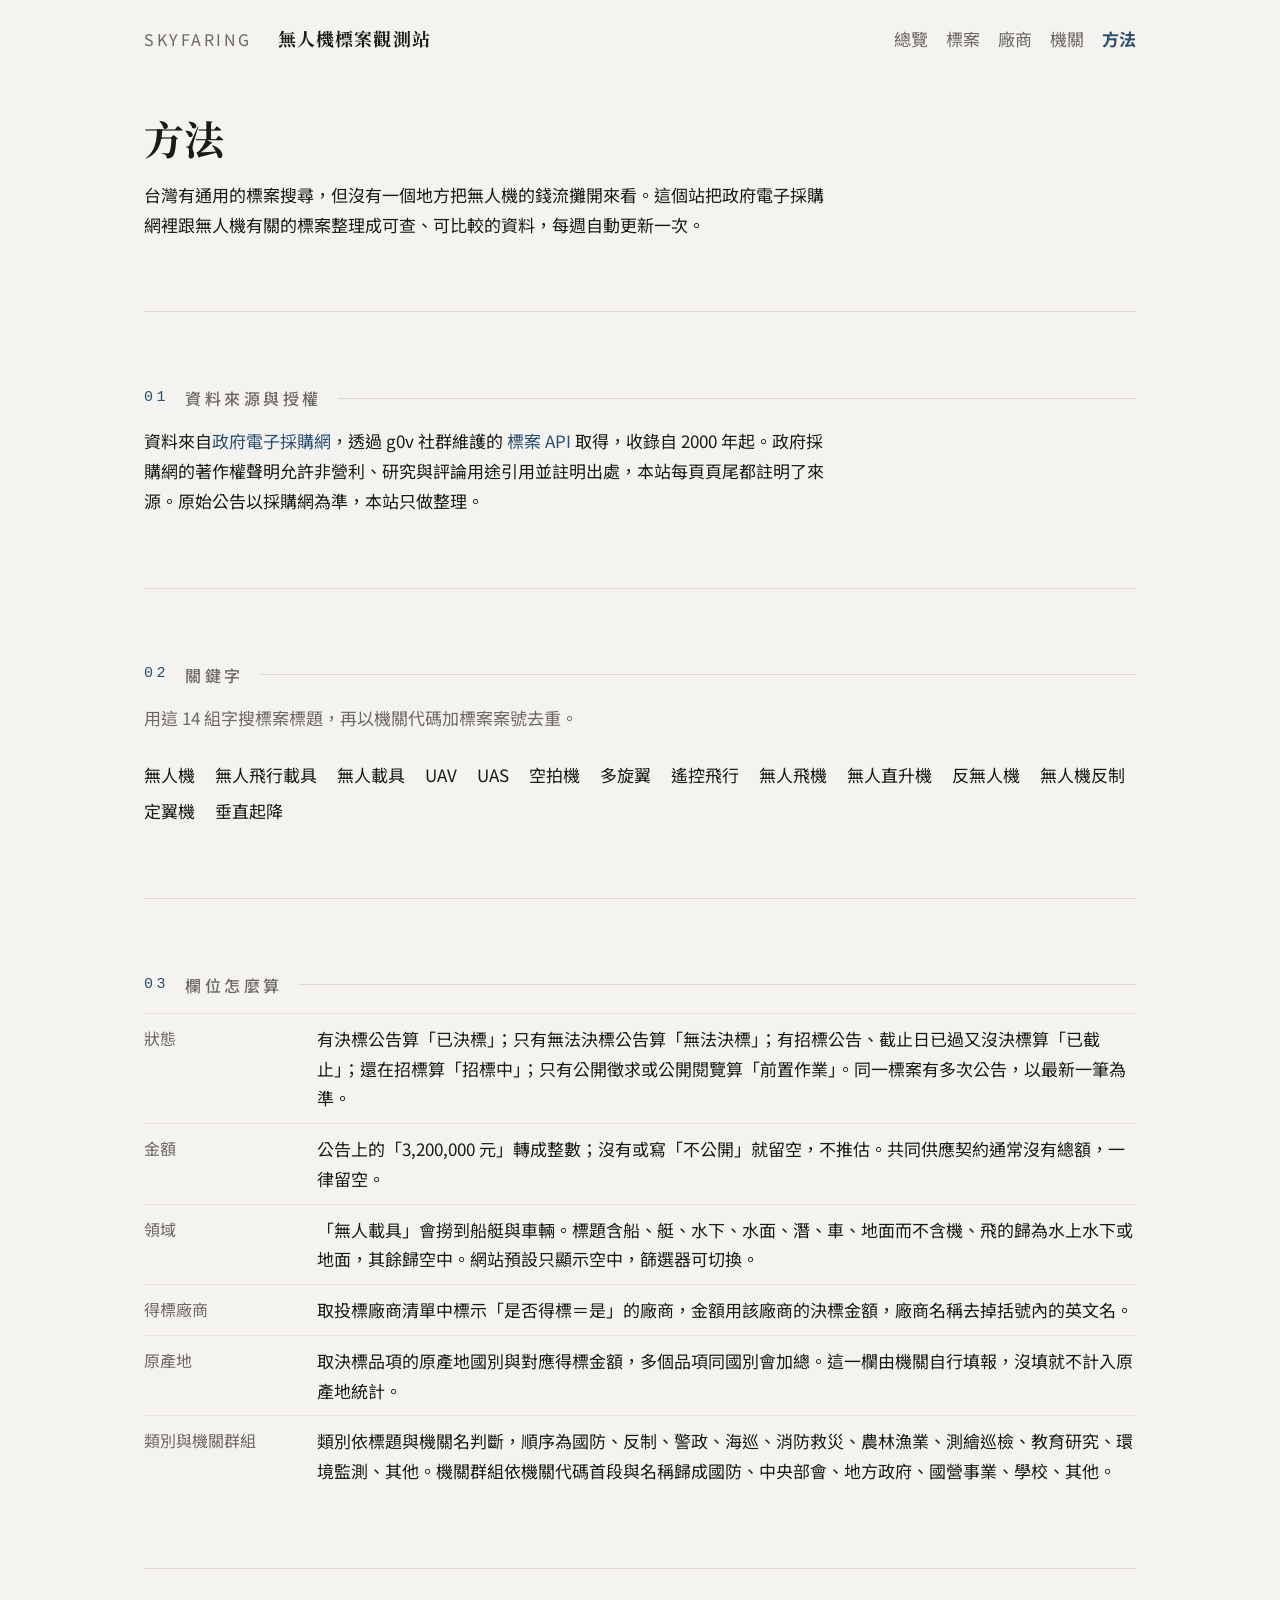
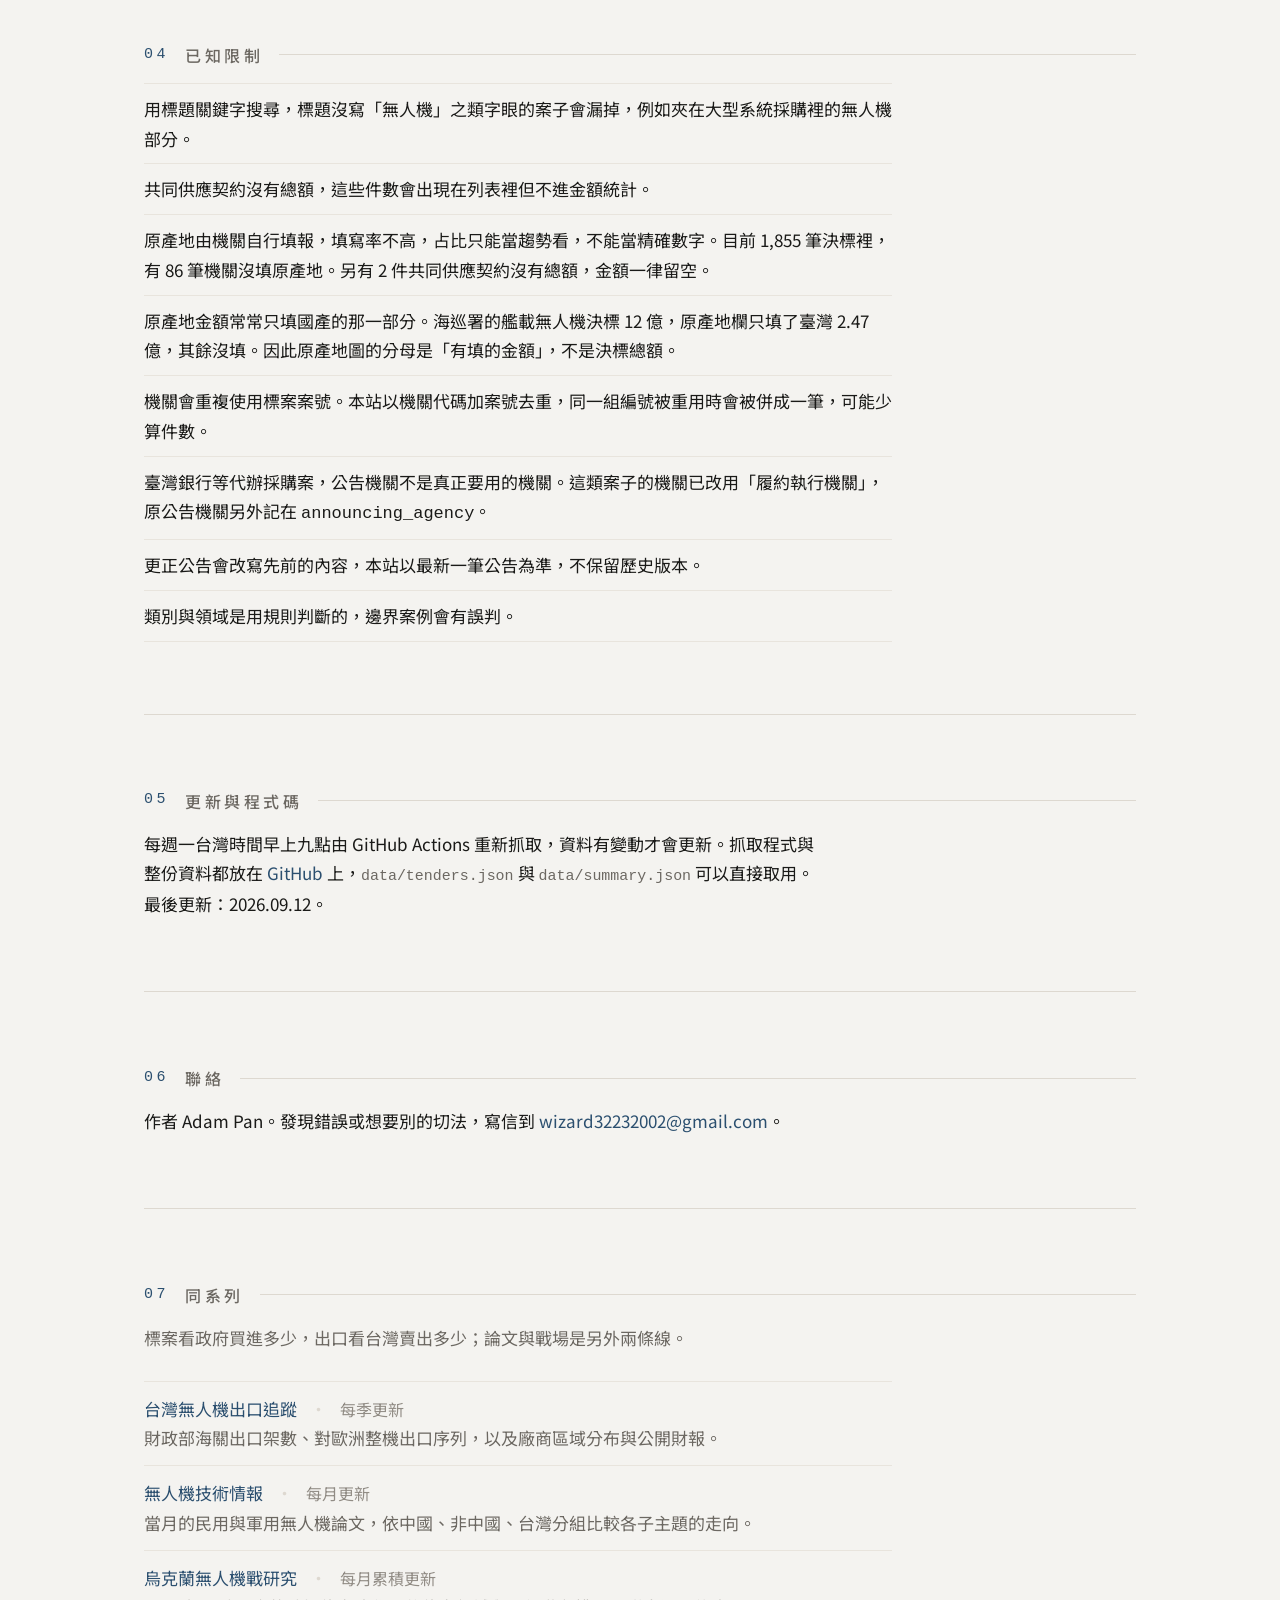
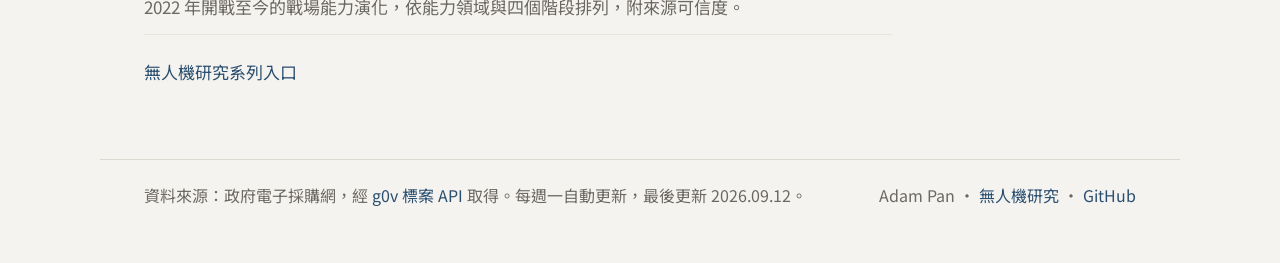
==== commit 225d146c: "連結不用底線，改用顏色；底線式按鈕改成細框 - 新增 --link／--link-hover 兩個變數：連結用主色藍，hover 轉赭色，   深淺色各一組。所有 a 一律 text-decorati" ====
--- a/about.html
+++ b/about.html
@@ -16,8 +16,8 @@
 <link rel="preconnect" href="https://fonts.gstatic.com" crossorigin>
 <link rel="stylesheet" href="https://fonts.googleapis.com/css2?family=Noto+Sans+TC:wght@400;500&family=Noto+Serif+TC:wght@700&display=swap">
 <link rel="icon" href="favicon.svg" type="image/svg+xml">
-<link rel="stylesheet" href="assets/style.css?v=11">
-<script type="module" src="assets/about.js?v=11"></script>
+<link rel="stylesheet" href="assets/style.css?v=12">
+<script type="module" src="assets/about.js?v=12"></script>
 </head>
 <body>
 
--- a/assets/style.css
+++ b/assets/style.css
@@ -11,6 +11,8 @@
   --rule: #ddd8d0;
   --hair: #e8e4dd;
   --accent: #2b4f6f;
+  --link: #2b4f6f;
+  --link-hover: #a8763e;
 
   /* 原產地／類別用色，深淺色各一套 */
   --c1: #2b4f6f;
@@ -38,6 +40,8 @@
     --rule: #2b2d2a;
     --hair: #232522;
     --accent: #9dc0dc;
+    --link: #9dc0dc;
+    --link-hover: #d8a86a;
 
     --c1: #7fa9cc;
     --c2: #d8a86a;
@@ -63,8 +67,13 @@
   -webkit-font-smoothing: antialiased;
 }
 
-a { color: inherit; }
-a:hover { color: var(--accent); }
+/* 連結一律不畫底線，靠顏色辨識；hover 轉赭色 */
+a {
+  color: var(--link);
+  text-decoration: none;
+}
+
+a:hover { color: var(--link-hover); }
 
 h1, h2, h3, p, ul, ol, dl, figure { margin: 0; }
 ul, ol { padding: 0; list-style: none; }
@@ -115,7 +124,7 @@
   text-decoration: none;
 }
 
-.brand:hover { color: var(--fg); }
+.brand:hover { color: var(--link); }
 
 .site-name {
   flex: 1 1 auto;
@@ -141,13 +150,11 @@
   text-decoration: none;
 }
 
-.nav a:hover { color: var(--fg); }
+.nav a:hover { color: var(--link); }
 
 .nav a[aria-current="page"] {
-  color: var(--fg);
-  text-decoration: underline;
-  text-underline-offset: 6px;
-  text-decoration-thickness: 1px;
+  font-weight: 700;
+  color: var(--link);
 }
 
 .col > section { padding-block: 52px; }
@@ -417,7 +424,6 @@
 .recent .a .ty { display: block; font-size: 15px; color: var(--faint); }
 
 .more { margin-top: 22px; font-size: 17px; }
-.more a { text-underline-offset: 5px; }
 
 /* ---------- 圖片 ---------- */
 
@@ -431,9 +437,8 @@
   color: var(--muted);
 }
 
-figure.photo figcaption a { text-underline-offset: 3px; }
-
-/* ---------- 篩選器（細框／底線，無膠囊無陰影） ---------- */
+
+/* ---------- 篩選器（細框，無膠囊無陰影） ---------- */
 
 .filters {
   display: flex;
@@ -457,10 +462,9 @@
   appearance: none;
   min-width: 7em;
   max-width: 100%;
-  padding: 3px 18px 3px 0;
-  border: 0;
-  border-bottom: 1px solid var(--rule);
-  border-radius: 0;
+  padding: 5px 10px;
+  border: 1px solid var(--rule);
+  border-radius: 2px;
   background: none;
   color: var(--fg);
   font: inherit;
@@ -471,38 +475,53 @@
 .field select {
   background-image: linear-gradient(45deg, transparent 50%, currentColor 50%),
     linear-gradient(135deg, currentColor 50%, transparent 50%);
-  background-position: calc(100% - 8px) calc(50% + 1px), calc(100% - 3px) calc(50% + 1px);
+  padding-right: 26px;
+  background-position: calc(100% - 14px) calc(50% + 1px), calc(100% - 9px) calc(50% + 1px);
   background-size: 5px 5px, 5px 5px;
   background-repeat: no-repeat;
 }
 
-.field select:hover, .field input:hover { border-bottom-color: var(--fg); }
+.field select:hover, .field input:hover { border-color: var(--link); }
 .field input::placeholder { color: var(--faint); }
 .field option { background: var(--bg); color: var(--fg); }
 
 .field-wide input { min-width: 13em; }
 
+/* 細框按鈕：1px 邊框、無底色無陰影，hover 邊框轉主色 */
 .linkish {
+  appearance: none;
+  padding: 5px 14px;
+  border: 1px solid currentColor;
+  border-radius: 2px;
+  background: none;
+  color: var(--muted);
+  font: inherit;
+  font-size: 16px;
+  line-height: 1.5;
+  cursor: pointer;
+}
+
+.linkish:hover { color: var(--link); }
+
+/* 看起來像連結的按鈕（表格裡的標案名稱），不加框也不加底線 */
+.linkbtn {
   appearance: none;
   padding: 0;
   border: 0;
   background: none;
-  color: inherit;
+  color: var(--link);
   font: inherit;
-  font-size: 17px;
-  text-decoration: underline;
-  text-underline-offset: 5px;
-  text-decoration-thickness: 1px;
+  text-align: left;
   cursor: pointer;
 }
 
-.linkish:hover { color: var(--accent); }
+.linkbtn:hover { color: var(--link-hover); }
 
 .btn {
   appearance: none;
   padding: 5px 14px;
   border: 1px solid var(--rule);
-  border-radius: 0;
+  border-radius: 2px;
   background: none;
   color: var(--fg);
   font: inherit;
@@ -511,7 +530,7 @@
   cursor: pointer;
 }
 
-.btn:hover { border-color: var(--fg); }
+.btn:hover { border-color: var(--link); }
 
 .result-line {
   margin: 16px 0 0;
@@ -563,11 +582,7 @@
 .t-title .open-btn {
   font: inherit;
   text-align: left;
-  text-decoration: none;
-  border-bottom: 1px solid transparent;
-}
-
-.t-title .open-btn:hover { border-bottom-color: var(--accent); }
+}
 .t-title .flag { font-size: 15px; color: var(--faint); padding-left: 8px; white-space: nowrap; }
 
 tr.detail > td { padding: 0 0 18px; border-bottom: 1px solid var(--hair); background: none !important; }
@@ -623,7 +638,8 @@
   cursor: pointer;
 }
 
-.row-btn:hover .nm { color: var(--accent); }
+.row-btn:hover { background: var(--paper); }
+.row-btn:hover .nm { color: var(--link); }
 .row-btn .i { font-family: var(--mono); font-size: 15px; color: var(--faint); }
 .row-btn .nm { min-width: 0; overflow-wrap: anywhere; text-wrap: pretty; }
 .row-btn .nm .tag { font-size: 14px; letter-spacing: 0.08em; color: var(--faint); padding-left: 10px; white-space: nowrap; }
@@ -713,7 +729,6 @@
   color: var(--muted);
 }
 .prose p + p { margin-top: 18px; }
-.prose a { text-underline-offset: 4px; }
 
 .deflist { margin-top: 4px; font-size: 17px; }
 
@@ -746,7 +761,6 @@
 .series { max-width: 44em; font-size: 17px; }
 .series li { padding: 12px 0; border-top: 1px solid var(--hair); }
 .series li:last-child { border-bottom: 1px solid var(--hair); }
-.series a { text-underline-offset: 4px; }
 .series .sep { padding: 0 9px; color: var(--rule); }
 .series .k { font-size: 16px; color: var(--faint); }
 .series .d { display: block; font-size: 17px; color: var(--muted); }
@@ -766,7 +780,6 @@
   color: var(--muted);
 }
 
-.site-foot a { text-underline-offset: 3px; }
 .site-foot .fr { text-align: right; }
 
 /* ---------- 寬螢幕 ---------- */
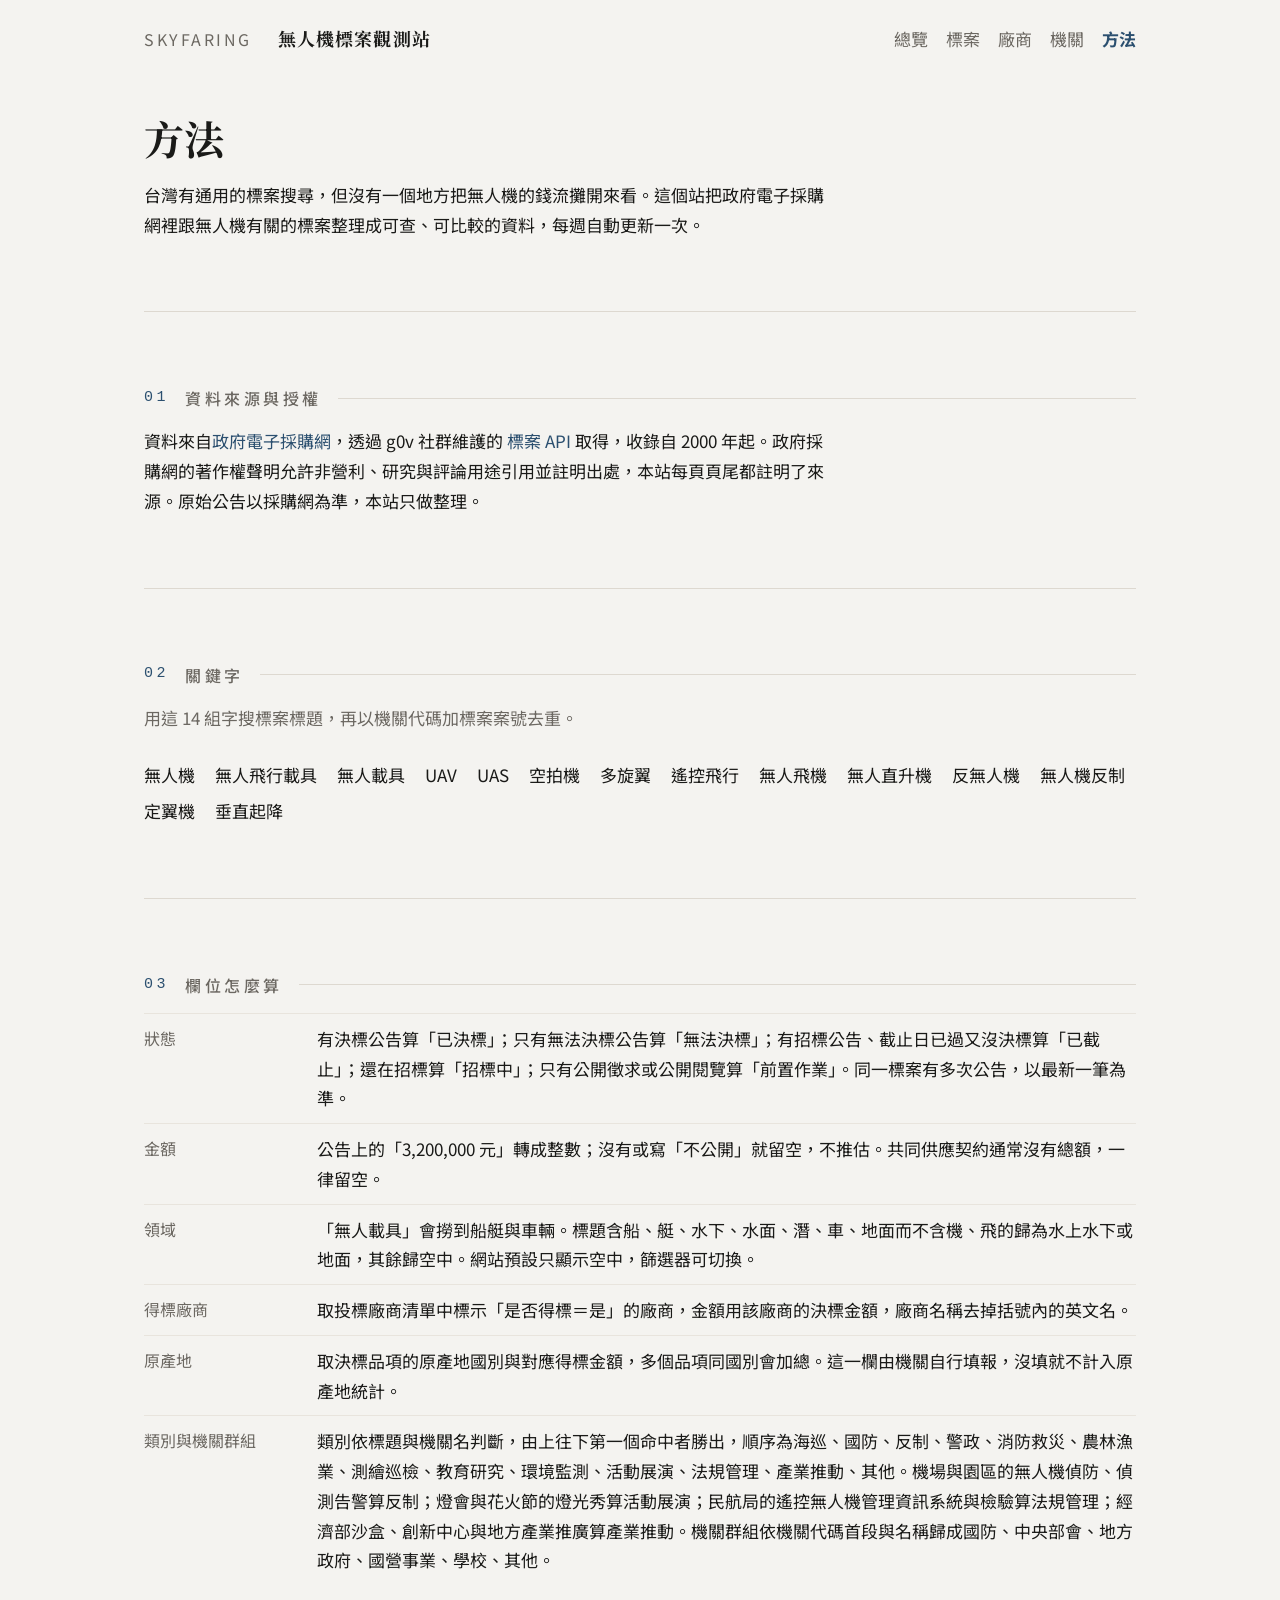
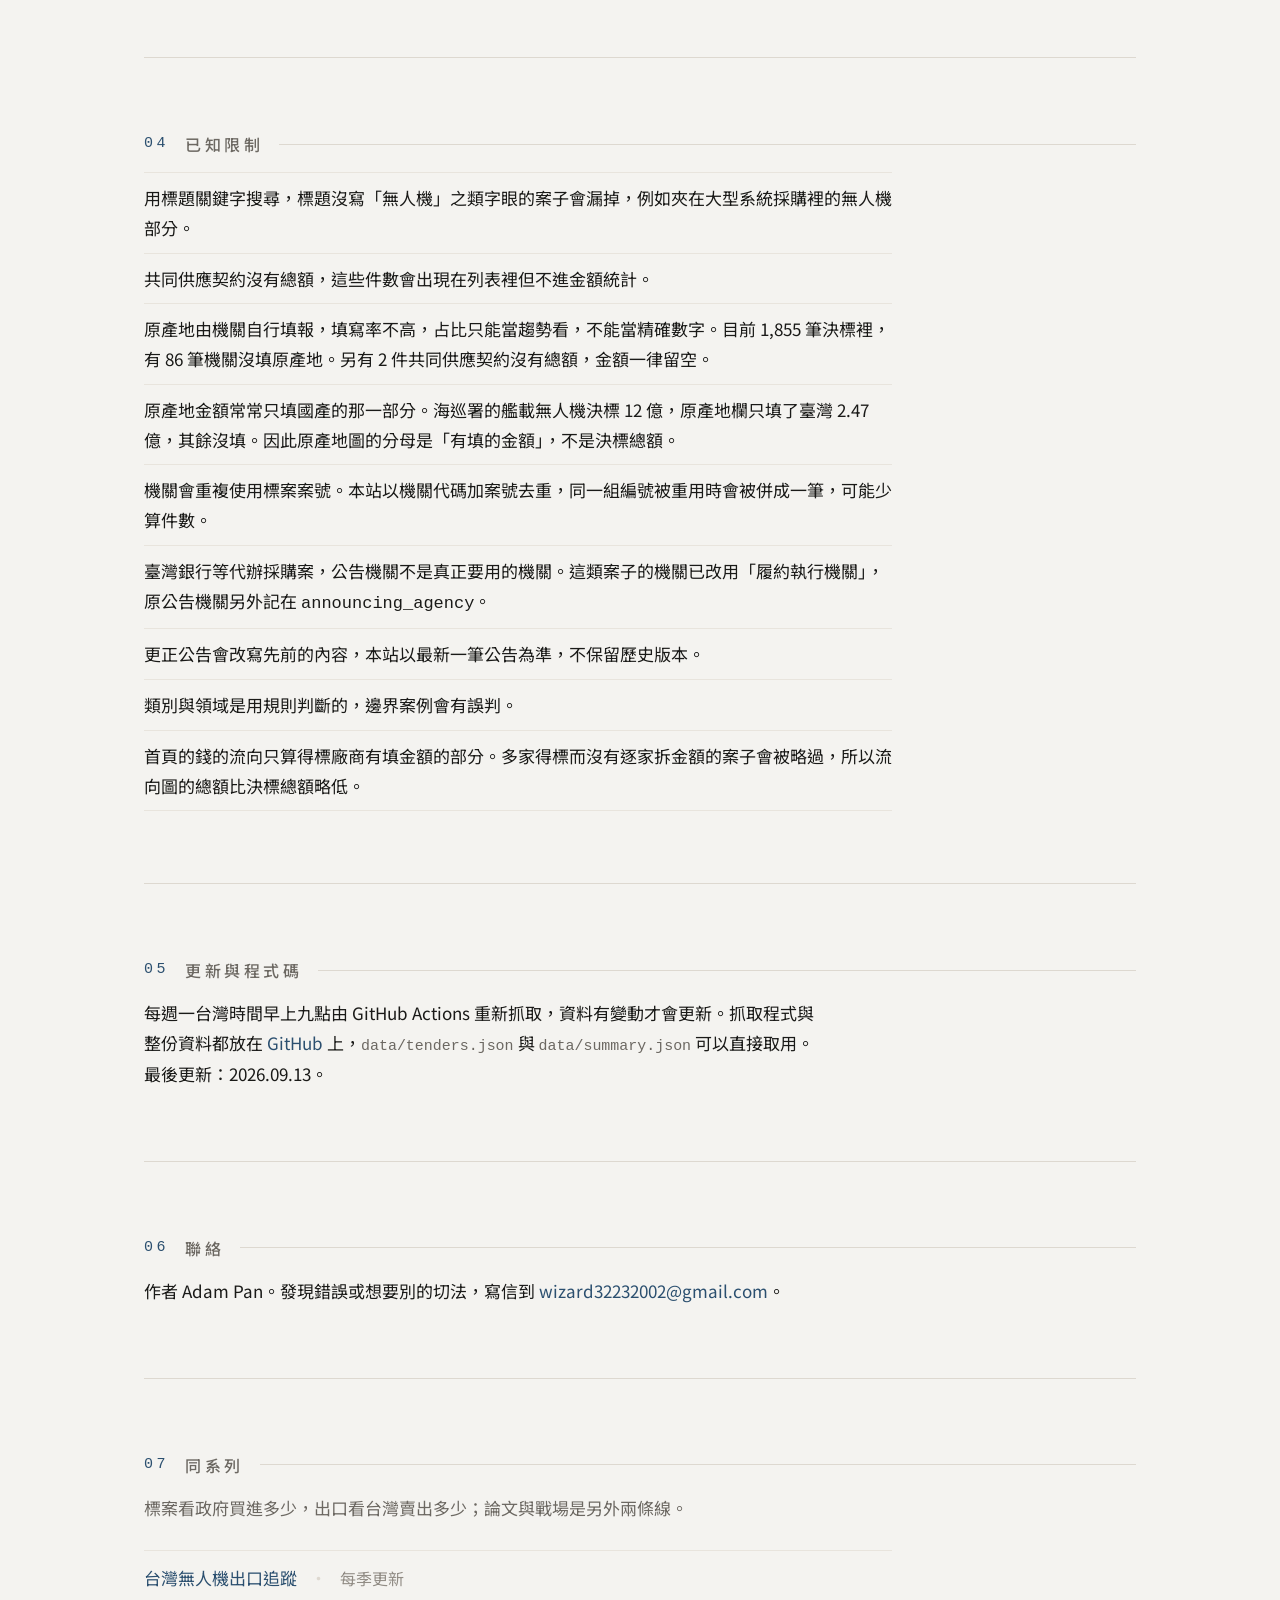
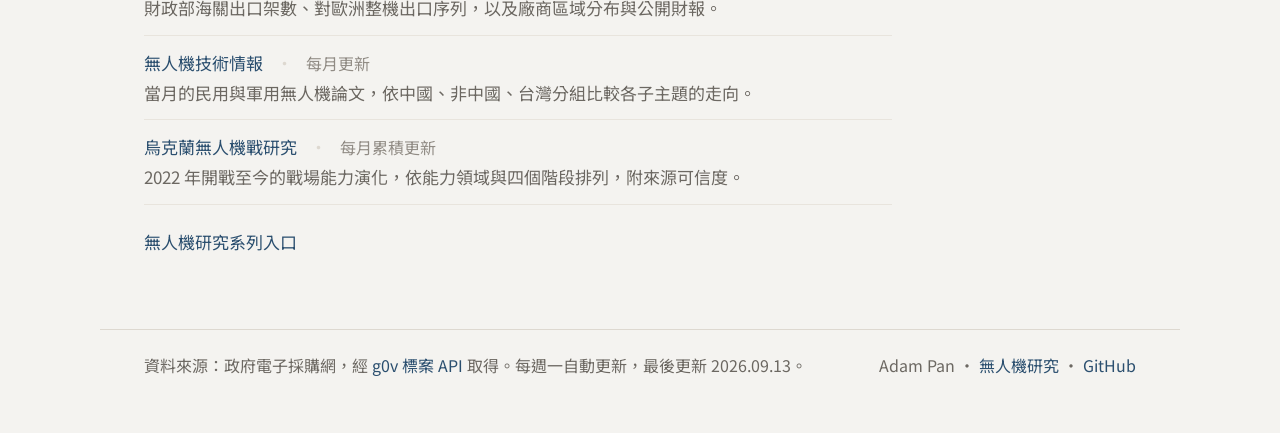
==== commit 310fb8f5: "design v1: 分類規則大修（其他 424→83 件）、類別橫條、機關→廠商錢流圖、每季圖標最大案、排除無人機房 Co-Authored-By: Claude Fable 5.1 <norepl" ====
--- a/about.html
+++ b/about.html
@@ -16,8 +16,8 @@
 <link rel="preconnect" href="https://fonts.gstatic.com" crossorigin>
 <link rel="stylesheet" href="https://fonts.googleapis.com/css2?family=Noto+Sans+TC:wght@400;500&family=Noto+Serif+TC:wght@700&display=swap">
 <link rel="icon" href="favicon.svg" type="image/svg+xml">
-<link rel="stylesheet" href="assets/style.css?v=12">
-<script type="module" src="assets/about.js?v=12"></script>
+<link rel="stylesheet" href="assets/style.css?v=13">
+<script type="module" src="assets/about.js?v=13"></script>
 </head>
 <body>
 
@@ -80,7 +80,7 @@
       </div>
       <div>
         <dt>類別與機關群組</dt>
-        <dd>類別依標題與機關名判斷，順序為國防、反制、警政、海巡、消防救災、農林漁業、測繪巡檢、教育研究、環境監測、其他。機關群組依機關代碼首段與名稱歸成國防、中央部會、地方政府、國營事業、學校、其他。</dd>
+        <dd>類別依標題與機關名判斷，由上往下第一個命中者勝出，順序為海巡、國防、反制、警政、消防救災、農林漁業、測繪巡檢、教育研究、環境監測、活動展演、法規管理、產業推動、其他。機場與園區的無人機偵防、偵測告警算反制；燈會與花火節的燈光秀算活動展演；民航局的遙控無人機管理資訊系統與檢驗算法規管理；經濟部沙盒、創新中心與地方產業推廣算產業推動。機關群組依機關代碼首段與名稱歸成國防、中央部會、地方政府、國營事業、學校、其他。</dd>
       </div>
     </dl>
   </section>
@@ -96,6 +96,7 @@
       <li>臺灣銀行等代辦採購案，公告機關不是真正要用的機關。這類案子的機關已改用「履約執行機關」，原公告機關另外記在 <code>announcing_agency</code>。</li>
       <li>更正公告會改寫先前的內容，本站以最新一筆公告為準，不保留歷史版本。</li>
       <li>類別與領域是用規則判斷的，邊界案例會有誤判。</li>
+      <li>首頁的錢的流向只算得標廠商有填金額的部分。多家得標而沒有逐家拆金額的案子會被略過，所以流向圖的總額比決標總額略低。</li>
     </ul>
   </section>
 
--- a/assets/style.css
+++ b/assets/style.css
@@ -181,7 +181,12 @@
   max-width: 42em;
   font-size: 17px;
   color: var(--muted);
-}
+  /* 圖說是短句不是內文，用 balance 讓兩行等長，第二行不會只剩兩三個字 */
+  text-wrap: balance;
+}
+
+/* 桑基圖／分組清單各配一句說明，跟著版面一起切 */
+.note-narrow { display: none; }
 
 h3 {
   margin: 0 0 14px;
@@ -232,7 +237,8 @@
   line-height: 1.1;
 }
 
-.total dd .u { font-size: 0.5em; letter-spacing: 0.06em; color: var(--muted); padding-left: 2px; }
+/* max()：手機把大字縮到 27px 時，0.5em 只剩 13.5px，全站字級不得低於 14px */
+.total dd .u { font-size: max(14px, 0.5em); letter-spacing: 0.06em; color: var(--muted); padding-left: 2px; }
 
 /* ---------- 堆疊條 ---------- */
 
@@ -387,6 +393,78 @@
 }
 .hit { fill: transparent; cursor: default; }
 
+/* 季度圖上方的註記：細線＋14px */
+.anno-line { stroke: var(--faint); stroke-width: 1; stroke-opacity: 0.5; fill: none; }
+
+.anno {
+  fill: var(--fg);
+  font-family: var(--sans);
+  font-size: 14px;
+}
+
+.anno-q { fill: var(--faint); font-family: var(--mono); }
+.anno-a { fill: var(--muted); }
+
+/* ---------- 錢的流向：桑基圖 ---------- */
+
+.flow { margin-top: 8px; }
+.flow-chart svg { display: block; width: 100%; height: auto; overflow: visible; }
+.flow-list { display: none; }
+
+.ribbon-f {
+  fill-opacity: 0.3;
+  stroke: none;
+  transition: fill-opacity 150ms ease;
+}
+
+.flow-chart svg.dim .ribbon-f { fill-opacity: 0.09; }
+.ribbon-f.on { fill-opacity: 0.66; }
+
+.f1 { fill: var(--c1); }
+.f2 { fill: var(--c2); }
+.f3 { fill: var(--c3); }
+.f4 { fill: var(--c4); }
+.f5 { fill: var(--c5); }
+.f6 { fill: var(--faint); }
+.fnode.fv { fill: var(--muted); }
+
+.fl {
+  fill: var(--fg);
+  font-family: var(--sans);
+  font-size: 15px;
+}
+
+.fa { fill: var(--muted); font-size: 14px; }
+
+/* 手機：改成每個群組一小段 */
+.fg + .fg { margin-top: 26px; }
+
+.fg-h {
+  display: flex;
+  align-items: baseline;
+  gap: 10px;
+  padding-bottom: 6px;
+  border-bottom: 1px solid var(--rule);
+}
+
+.fg-h .sw { flex: none; width: 20px; height: 3px; transform: translateY(-4px); }
+.fg-n { flex: 1 1 auto; font-size: 17px; }
+.fg-a { font-size: 17px; color: var(--muted); }
+
+.fg-v li {
+  display: grid;
+  grid-template-columns: minmax(0, 1fr) auto;
+  align-items: baseline;
+  gap: 5px 12px;
+  padding: 9px 0 10px;
+  border-bottom: 1px solid var(--hair);
+  font-size: 16px;
+}
+
+.fg-v .k { min-width: 0; overflow-wrap: anywhere; }
+.fg-v .v { font-size: 16px; color: var(--muted); }
+.fg-v .t { grid-column: 1 / -1; height: 6px; min-width: 2px; }
+
 /* ---------- 橫條排行 ---------- */
 
 .hbars { margin-top: 4px; }
@@ -405,6 +483,25 @@
 .hbar .k { min-width: 0; overflow-wrap: anywhere; }
 .hbar .t { height: 8px; background: var(--accent); min-width: 1px; }
 .hbar .v { font-size: 17px; color: var(--muted); }
+
+/* 哪一類：左類別、中長條、右金額＋件數（件數小一號）。
+   國防一類就占九成，其餘類別在線性尺度上都是細線；底下鋪一條淡軌道，
+   讓「幾乎沒有」也讀得出來，不用去動尺度騙人。 */
+.cats .hbar { grid-template-columns: 6em minmax(0, 1fr) 11em; }
+.cats .hbar .trk { min-width: 0; height: 9px; background: var(--hair); }
+.cats .hbar .trk .t { display: block; height: 100%; min-width: 2px; }
+.cats .hbar:hover .t { background: var(--link-hover); }
+
+.cats .hbar .v {
+  display: flex;
+  align-items: baseline;
+  justify-content: flex-end;
+  gap: 14px;
+  white-space: nowrap;
+}
+
+.cats .hbar .v .amt { color: var(--fg); }
+.cats .hbar .v .n { font-size: 15px; color: var(--faint); }
 
 /* ---------- 最近 ---------- */
 
@@ -807,6 +904,18 @@
   .hbar { grid-template-columns: minmax(0, 1fr) auto; row-gap: 5px; }
   .hbar .t { grid-column: 1 / -1; }
 
+  /* 窄螢幕：類別與金額同一行，長條走第二行，不要一類吃掉三行 */
+  .cats .hbar { grid-template-columns: minmax(0, 1fr) auto; row-gap: 6px; }
+  .cats .hbar .k { grid-area: 1 / 1; }
+  .cats .hbar .v { grid-area: 1 / 2; gap: 10px; }
+  .cats .hbar .trk { grid-area: 2 / 1 / 3 / -1; height: 8px; }
+
+  /* 桑基圖在 390px 讀不動，換成分組清單 */
+  .flow-chart { display: none; }
+  .flow-list { display: block; }
+  .note-wide { display: none; }
+  .note-narrow { display: block; }
+
   .recent li { grid-template-columns: minmax(0, 1fr) auto; }
   .recent .d { grid-column: 1 / -1; }
 
